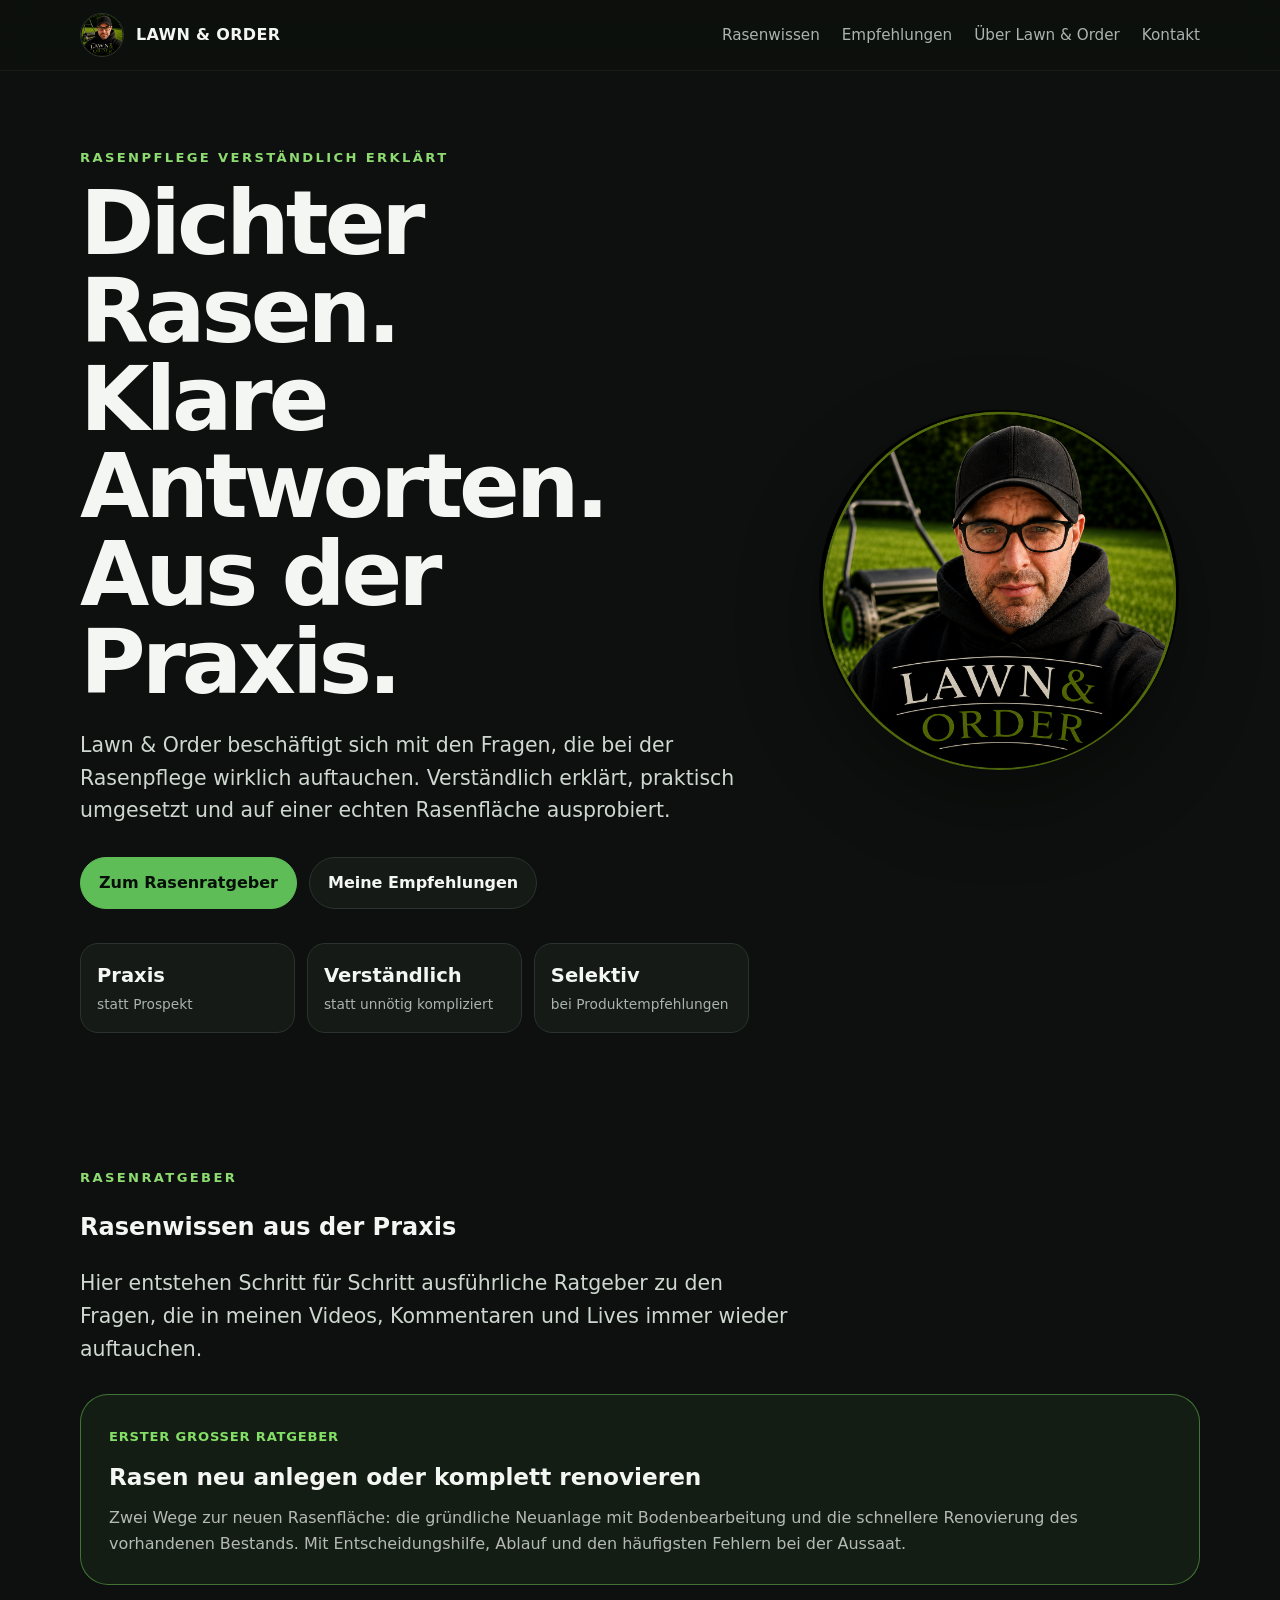
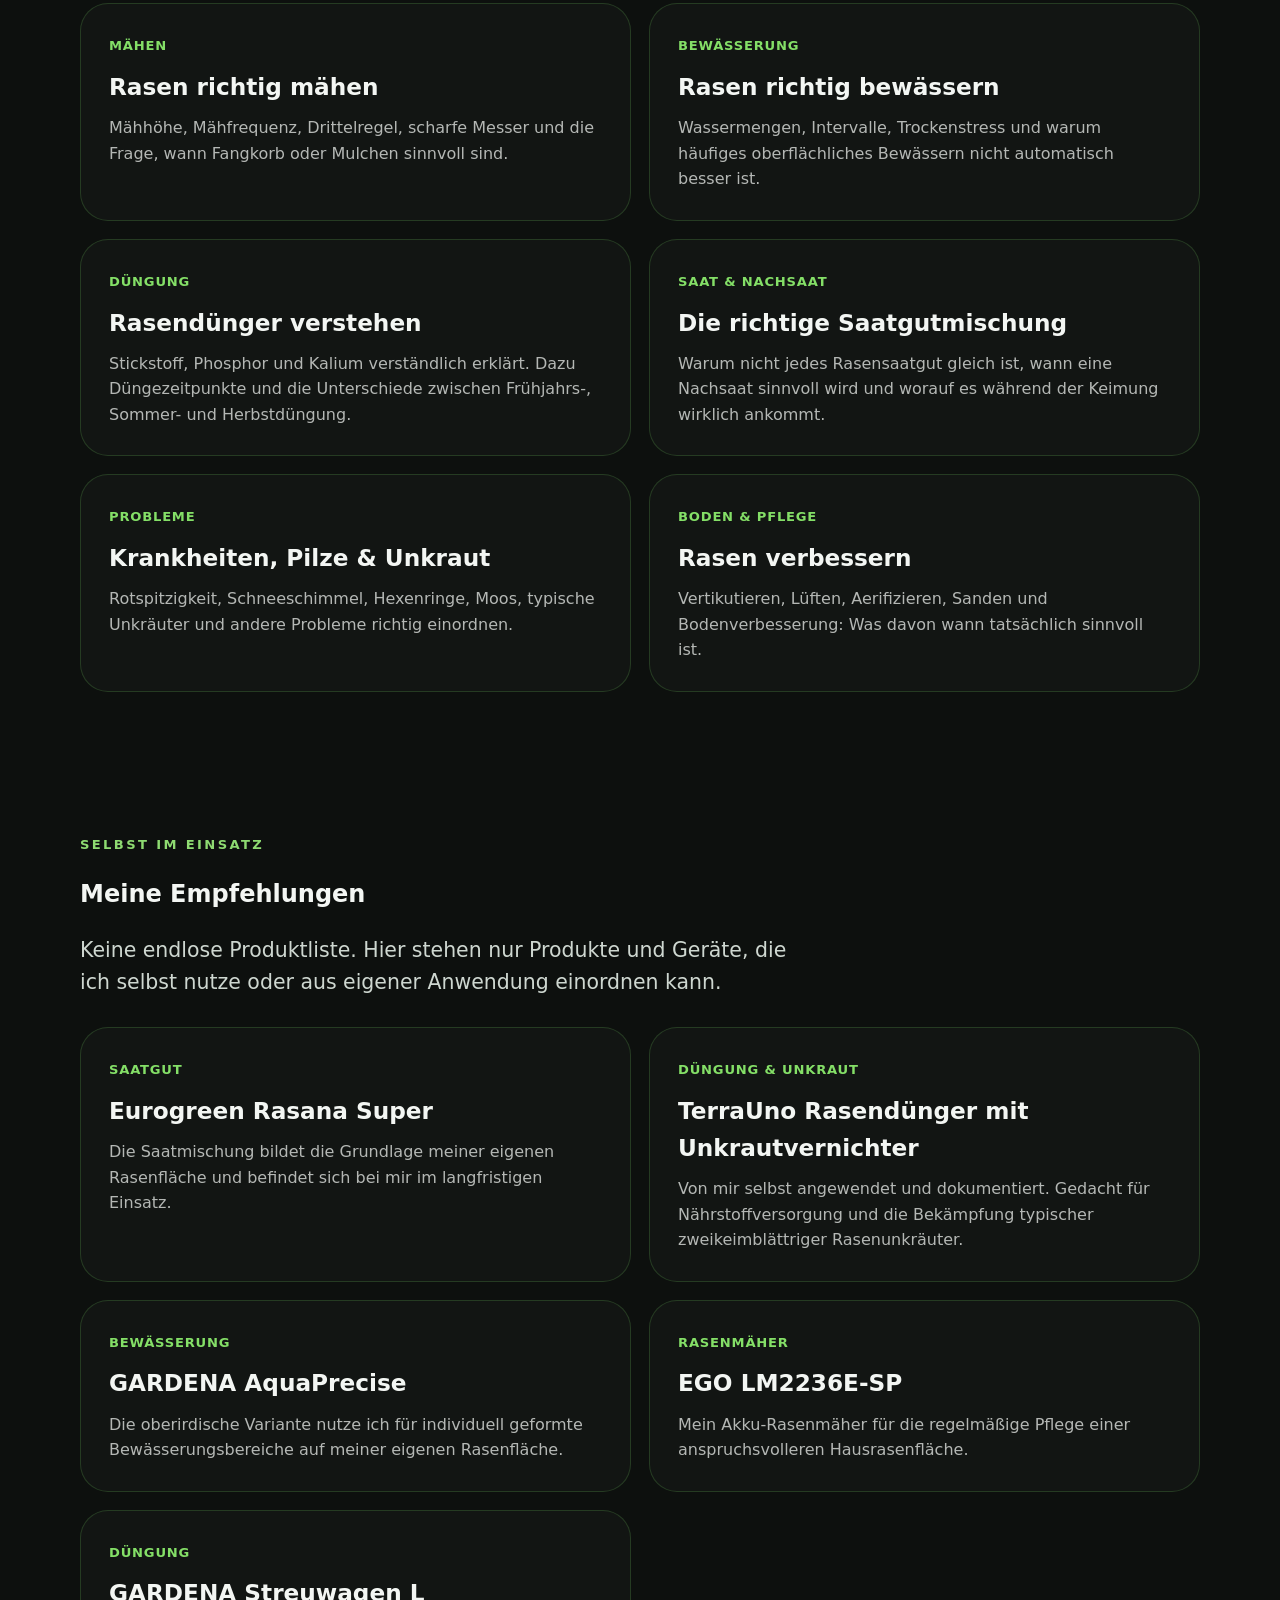
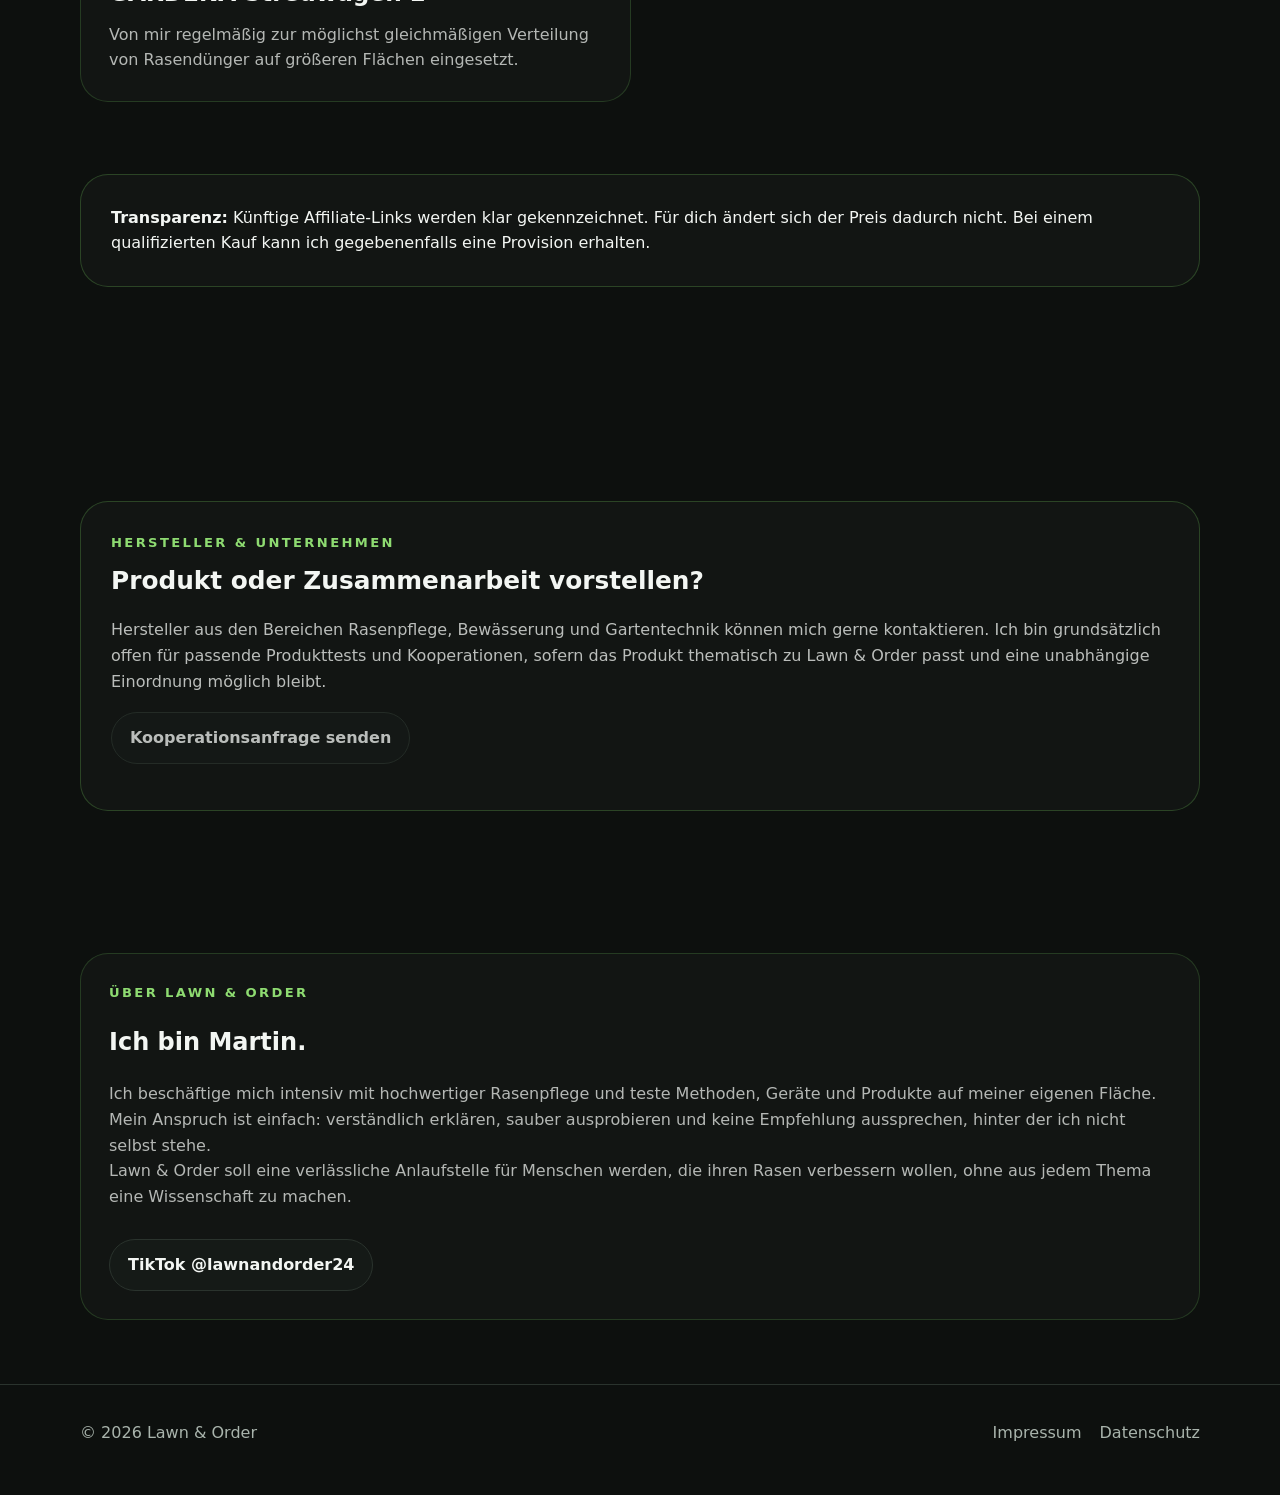
==== index.html @ 05258500 "Update index.html" ====
<!doctype html>
<html lang="de">
<head>
  <meta charset="utf-8">
  <meta name="viewport" content="width=device-width, initial-scale=1">

  <title>Lawn & Order | Rasenpflege verständlich erklärt</title>

  <meta name="description"
        content="Lawn & Order: verständliche Rasenpflege aus der Praxis. Wissen zu Neuanlage, Mähen, Bewässerung, Düngung, Saatgut und typischen Rasenproblemen.">

  <link rel="stylesheet" href="assets/style.css">

  <style>
    .guide-grid {
      display: grid;
      gap: 18px;
      margin-top: 28px;
    }

    .guide-card {
      display: block;
      padding: 28px;
      border: 1px solid rgba(140, 255, 110, .16);
      border-radius: 28px;
      background: rgba(255,255,255,.025);
      color: inherit;
      text-decoration: none;
    }

    .guide-card.primary-guide {
      border-color: rgba(140,255,110,.38);
      background: rgba(140,255,110,.055);
    }

    .guide-card h3 {
      margin: 10px 0 10px;
      font-size: 1.45rem;
    }

    .guide-card p {
      margin: 0;
      opacity: .72;
      line-height: 1.6;
    }

    .guide-label {
      display: inline-block;
      color: #84df67;
      font-weight: 800;
      letter-spacing: .06em;
      text-transform: uppercase;
      font-size: .82rem;
    }

    .contact-strip {
      margin-top: 72px;
      padding: 30px;
      border: 1px solid rgba(140,255,110,.2);
      border-radius: 28px;
      background: rgba(255,255,255,.025);
    }

    .contact-strip h3 {
      margin: 8px 0 12px;
      font-size: 1.55rem;
    }

    .contact-strip p {
      line-height: 1.65;
      opacity: .75;
    }

    .section-space {
      padding-top: 78px;
    }

    @media (min-width: 760px) {
      .guide-grid {
        grid-template-columns: repeat(2, 1fr);
      }

      .guide-card.primary-guide {
        grid-column: 1 / -1;
      }
    }
  </style>
</head>

<body>

<header>
  <div class="wrap nav">

    <a class="brand" href="#top">
      <img src="assets/lawn-order-profile.png" alt="Lawn & Order">
      <span>LAWN & ORDER</span>
    </a>

    <button class="menu-btn" aria-label="Menü öffnen">
      Menü
    </button>

    <nav>
      <a href="#wissen">Rasenwissen</a>
      <a href="#empfehlungen">Empfehlungen</a>
      <a href="#ueber">Über Lawn & Order</a>
      <a href="#kontakt">Kontakt</a>
    </nav>

  </div>
</header>


<main id="top">

  <!-- HERO -->
  <section class="hero">
    <div class="wrap hero-grid">

      <div>
        <div class="kicker">RASENPFLEGE VERSTÄNDLICH ERKLÄRT</div>

        <h1>
          Dichter Rasen.<br>
          Klare Antworten.<br>
          Aus der Praxis.
        </h1>

        <p class="lead">
          Lawn & Order beschäftigt sich mit den Fragen, die bei der
          Rasenpflege wirklich auftauchen. Verständlich erklärt,
          praktisch umgesetzt und auf einer echten Rasenfläche ausprobiert.
        </p>

        <div class="actions">
          <a class="btn primary" href="#wissen">Zum Rasenratgeber</a>
          <a class="btn" href="#empfehlungen">Meine Empfehlungen</a>
        </div>

        <div class="stats">

          <div class="stat">
            <strong>Praxis</strong>
            <span>statt Prospekt</span>
          </div>

          <div class="stat">
            <strong>Verständlich</strong>
            <span>statt unnötig kompliziert</span>
          </div>

          <div class="stat">
            <strong>Selektiv</strong>
            <span>bei Produktempfehlungen</span>
          </div>

        </div>
      </div>

      <div class="hero-logo">
        <img src="assets/lawn-order-profile.png"
             alt="Martin von Lawn & Order">
      </div>

    </div>
  </section>


  <!-- RATGEBER -->
  <section id="wissen" class="section-space">
    <div class="wrap">

      <div class="kicker">RASENRATGEBER</div>
      <h2>Rasenwissen aus der Praxis</h2>

      <p class="lead">
        Hier entstehen Schritt für Schritt ausführliche Ratgeber zu den
        Fragen, die in meinen Videos, Kommentaren und Lives immer wieder
        auftauchen.
      </p>


      <div class="guide-grid">

        <a class="guide-card primary-guide"
           href="rasen-neu-anlegen.html">

          <span class="guide-label">Erster großer Ratgeber</span>

          <h3>Rasen neu anlegen oder komplett renovieren</h3>

          <p>
            Zwei Wege zur neuen Rasenfläche: die gründliche Neuanlage
            mit Bodenbearbeitung und die schnellere Renovierung des
            vorhandenen Bestands. Mit Entscheidungshilfe, Ablauf und
            den häufigsten Fehlern bei der Aussaat.
          </p>

        </a>


        <a class="guide-card"
           href="rasen-richtig-maehen.html">

          <span class="guide-label">Mähen</span>

          <h3>Rasen richtig mähen</h3>

          <p>
            Mähhöhe, Mähfrequenz, Drittelregel, scharfe Messer und die
            Frage, wann Fangkorb oder Mulchen sinnvoll sind.
          </p>

        </a>


        <div class="guide-card">
          <span class="guide-label">Bewässerung</span>

          <h3>Rasen richtig bewässern</h3>

          <p>
            Wassermengen, Intervalle, Trockenstress und warum häufiges
            oberflächliches Bewässern nicht automatisch besser ist.
          </p>
        </div>


        <div class="guide-card">
          <span class="guide-label">Düngung</span>

          <h3>Rasendünger verstehen</h3>

          <p>
            Stickstoff, Phosphor und Kalium verständlich erklärt.
            Dazu Düngezeitpunkte und die Unterschiede zwischen Frühjahrs-,
            Sommer- und Herbstdüngung.
          </p>
        </div>


        <div class="guide-card">
          <span class="guide-label">Saat & Nachsaat</span>

          <h3>Die richtige Saatgutmischung</h3>

          <p>
            Warum nicht jedes Rasensaatgut gleich ist, wann eine
            Nachsaat sinnvoll wird und worauf es während der Keimung
            wirklich ankommt.
          </p>
        </div>


        <div class="guide-card">
          <span class="guide-label">Probleme</span>

          <h3>Krankheiten, Pilze & Unkraut</h3>

          <p>
            Rotspitzigkeit, Schneeschimmel, Hexenringe, Moos,
            typische Unkräuter und andere Probleme richtig einordnen.
          </p>
        </div>


        <div class="guide-card">
          <span class="guide-label">Boden & Pflege</span>

          <h3>Rasen verbessern</h3>

          <p>
            Vertikutieren, Lüften, Aerifizieren, Sanden und
            Bodenverbesserung: Was davon wann tatsächlich sinnvoll ist.
          </p>
        </div>

      </div>
    </div>
  </section>


  <!-- EMPFEHLUNGEN -->
  <section id="empfehlungen" class="section-space">
    <div class="wrap">

      <div class="kicker">SELBST IM EINSATZ</div>
      <h2>Meine Empfehlungen</h2>

      <p class="lead">
        Keine endlose Produktliste. Hier stehen nur Produkte und Geräte,
        die ich selbst nutze oder aus eigener Anwendung einordnen kann.
      </p>


      <div class="guide-grid">

        <div class="guide-card">
          <span class="guide-label">Saatgut</span>

          <h3>Eurogreen Rasana Super</h3>

          <p>
            Die Saatmischung bildet die Grundlage meiner eigenen
            Rasenfläche und befindet sich bei mir im langfristigen Einsatz.
          </p>
        </div>


        <div class="guide-card">
          <span class="guide-label">Düngung & Unkraut</span>

          <h3>TerraUno Rasendünger mit Unkrautvernichter</h3>

          <p>
            Von mir selbst angewendet und dokumentiert. Gedacht für
            Nährstoffversorgung und die Bekämpfung typischer
            zweikeimblättriger Rasenunkräuter.
          </p>
        </div>


        <div class="guide-card">
          <span class="guide-label">Bewässerung</span>

          <h3>GARDENA AquaPrecise</h3>

          <p>
            Die oberirdische Variante nutze ich für individuell geformte
            Bewässerungsbereiche auf meiner eigenen Rasenfläche.
          </p>
        </div>


        <div class="guide-card">
          <span class="guide-label">Rasenmäher</span>

          <h3>EGO LM2236E-SP</h3>

          <p>
            Mein Akku-Rasenmäher für die regelmäßige Pflege einer
            anspruchsvolleren Hausrasenfläche.
          </p>
        </div>


        <div class="guide-card">
          <span class="guide-label">Düngung</span>

          <h3>GARDENA Streuwagen L</h3>

          <p>
            Von mir regelmäßig zur möglichst gleichmäßigen Verteilung
            von Rasendünger auf größeren Flächen eingesetzt.
          </p>
        </div>

      </div>


      <div class="contact-strip">
        <strong>Transparenz:</strong>
        Künftige Affiliate-Links werden klar gekennzeichnet.
        Für dich ändert sich der Preis dadurch nicht.
        Bei einem qualifizierten Kauf kann ich gegebenenfalls
        eine Provision erhalten.
      </div>

    </div>
  </section>


  <!-- HERSTELLERKONTAKT -->
  <section id="kontakt" class="section-space">
    <div class="wrap">

      <div class="contact-strip">

        <div class="kicker">HERSTELLER & UNTERNEHMEN</div>

        <h3>Produkt oder Zusammenarbeit vorstellen?</h3>

        <p>
          Hersteller aus den Bereichen Rasenpflege, Bewässerung und
          Gartentechnik können mich gerne kontaktieren. Ich bin
          grundsätzlich offen für passende Produkttests und Kooperationen,
          sofern das Produkt thematisch zu Lawn & Order passt und eine
          unabhängige Einordnung möglich bleibt.
        </p>

        <p>
          <a class="btn"
             href="mailto:passonmartin@gmx.de?subject=Kooperationsanfrage%20Lawn%20%26%20Order">
            Kooperationsanfrage senden
          </a>
        </p>

      </div>

    </div>
  </section>


  <!-- ÜBER MICH -->
  <section id="ueber" class="section-space">
    <div class="wrap">

      <div class="guide-card">

        <div class="kicker">ÜBER LAWN & ORDER</div>

        <h2>Ich bin Martin.</h2>

        <p>
          Ich beschäftige mich intensiv mit hochwertiger Rasenpflege
          und teste Methoden, Geräte und Produkte auf meiner eigenen
          Fläche.
        </p>

        <p>
          Mein Anspruch ist einfach: verständlich erklären,
          sauber ausprobieren und keine Empfehlung aussprechen,
          hinter der ich nicht selbst stehe.
        </p>

        <p>
          Lawn & Order soll eine verlässliche Anlaufstelle für Menschen
          werden, die ihren Rasen verbessern wollen, ohne aus jedem
          Thema eine Wissenschaft zu machen.
        </p>


        <div class="actions">

          <a class="btn"
             href="https://www.tiktok.com/@lawnandorder24"
             target="_blank"
             rel="noopener">
            TikTok @lawnandorder24
          </a>

        </div>

      </div>

    </div>
  </section>

</main>


<footer>
  <div class="wrap footer-grid">

    <div>
      © <span id="year"></span> Lawn & Order
    </div>

    <div class="footer-links">
      <a href="impressum.html">Impressum</a>
      <a href="datenschutz.html">Datenschutz</a>
    </div>

  </div>
</footer>


<script src="assets/site.js"></script>

<!-- Cloudflare Web Analytics -->
<script type="module"
        src="https://static.cloudflareinsights.com/beacon.min.js"
        data-cf-beacon='{"token":"a2f7cc6054b54eefbcc6976ba16e450b"}'>
</script>
<!-- End Cloudflare Web Analytics -->

</body>
</html>
---- assets/style.css ----
:root{
  --bg:#0d100e;
  --surface:#151a17;
  --surface-2:#1b221e;
  --text:#f3f6f3;
  --muted:#a9b4ac;
  --green:#5fbd58;
  --green-2:#8edb71;
  --line:#2a332d;
  --max:1120px;
}
*{box-sizing:border-box}
html{scroll-behavior:smooth}
body{
  margin:0;
  font-family:Inter,ui-sans-serif,system-ui,-apple-system,BlinkMacSystemFont,"Segoe UI",sans-serif;
  background:var(--bg);
  color:var(--text);
  line-height:1.6;
}
a{color:inherit}
.wrap{width:min(var(--max),calc(100% - 36px));margin:0 auto}
header{
  position:sticky;top:0;z-index:20;
  backdrop-filter:blur(14px);
  background:rgba(13,16,14,.88);
  border-bottom:1px solid rgba(255,255,255,.06);
}
.nav{display:flex;align-items:center;justify-content:space-between;min-height:70px;gap:18px}
.brand{display:flex;align-items:center;gap:12px;text-decoration:none;font-weight:800;letter-spacing:.02em}
.brand img{width:44px;height:44px;border-radius:50%;object-fit:cover;border:1px solid var(--line)}
nav{display:flex;gap:22px;align-items:center}
nav a{text-decoration:none;color:var(--muted);font-size:.95rem}
nav a:hover{color:var(--text)}
.menu-btn{display:none;background:none;border:1px solid var(--line);color:var(--text);padding:8px 11px;border-radius:10px}

.hero{padding:76px 0 56px}
.hero-grid{display:grid;grid-template-columns:1.25fr .75fr;gap:50px;align-items:center}
.kicker{font-size:.82rem;text-transform:uppercase;letter-spacing:.18em;color:var(--green-2);font-weight:800}
h1{font-size:clamp(2.7rem,7vw,5.7rem);line-height:.98;margin:12px 0 22px;letter-spacing:-.045em}
.lead{font-size:clamp(1.05rem,2vw,1.28rem);color:#ced7d0;max-width:720px}
.actions{display:flex;flex-wrap:wrap;gap:12px;margin-top:30px}
.btn{
  display:inline-flex;align-items:center;justify-content:center;
  border-radius:999px;padding:12px 18px;font-weight:750;text-decoration:none;
  border:1px solid var(--line);background:var(--surface);transition:.2s ease;
}
.btn:hover{transform:translateY(-1px);border-color:#465248}
.btn.primary{background:var(--green);color:#071008;border-color:var(--green)}
.hero-logo{display:flex;justify-content:center}
.hero-logo img{
  width:min(360px,90vw);aspect-ratio:1;border-radius:50%;object-fit:cover;
  box-shadow:0 30px 80px rgba(0,0,0,.35);
}
.stats{
  display:grid;grid-template-columns:repeat(3,1fr);gap:12px;margin-top:34px;max-width:720px
}
.stat{padding:16px;border:1px solid var(--line);background:var(--surface);border-radius:18px}
.stat strong{display:block;font-size:1.22rem}
.stat span{font-size:.86rem;color:var(--muted)}

section{padding:64px 0}
.section-head{display:flex;justify-content:space-between;gap:30px;align-items:end;margin-bottom:28px}
.section-head h2{font-size:clamp(2rem,4vw,3.2rem);margin:0;letter-spacing:-.03em}
.section-head p{max-width:650px;color:var(--muted);margin:0}

.grid{display:grid;grid-template-columns:repeat(3,1fr);gap:18px}
.card{
  background:linear-gradient(180deg,var(--surface-2),var(--surface));
  border:1px solid var(--line);border-radius:22px;padding:24px;
}
.product .tag{
  display:inline-flex;padding:5px 10px;border-radius:999px;background:rgba(95,189,88,.12);
  color:var(--green-2);font-size:.78rem;font-weight:800;letter-spacing:.03em
}
.product h3{font-size:1.24rem;margin:14px 0 8px}
.product p{color:var(--muted);min-height:76px}
.product .meta{font-size:.86rem;color:#c6d0c8;border-top:1px solid var(--line);padding-top:14px;margin-top:18px}
.product .btn{width:100%;margin-top:14px}
.product .btn.disabled{opacity:.55;cursor:not-allowed;pointer-events:none}

.knowledge{display:grid;grid-template-columns:repeat(4,1fr);gap:14px}
.topic{padding:22px;border:1px solid var(--line);border-radius:18px;background:var(--surface)}
.topic b{display:block;margin-bottom:6px}
.topic span{color:var(--muted);font-size:.9rem}

.split{display:grid;grid-template-columns:1fr 1fr;gap:26px}
.copy-box{padding:30px;border:1px solid var(--line);border-radius:24px;background:var(--surface)}
.copy-box h3{margin-top:0;font-size:1.5rem}
.copy-box p{color:#c7d0c9}
.checks{display:grid;gap:10px;margin-top:18px}
.check{display:flex;gap:10px;color:#dbe2dc}
.check i{font-style:normal;color:var(--green-2);font-weight:900}

.socials{display:flex;gap:12px;flex-wrap:wrap;margin-top:18px}
.social-link{
  display:inline-flex;gap:8px;align-items:center;text-decoration:none;
  border:1px solid var(--line);border-radius:999px;padding:9px 14px;color:#dfe5e0
}
.social-link small{color:var(--muted)}

.note{
  margin-top:22px;padding:15px 17px;border-radius:14px;
  border:1px solid #3b493f;background:#121813;color:#cdd7cf;font-size:.9rem
}
footer{padding:35px 0 50px;border-top:1px solid var(--line);color:var(--muted)}
.footer-grid{display:flex;justify-content:space-between;gap:20px;flex-wrap:wrap}
.footer-links{display:flex;gap:18px;flex-wrap:wrap}
.footer-links a{text-decoration:none}

.legal{padding:70px 0}
.legal h1{font-size:3rem}
.legal h2{margin-top:34px}
.legal p,.legal li{color:#c7d0c9}
.placeholder{border:1px dashed #69766c;padding:16px;border-radius:12px;background:#111512}

@media(max-width:860px){
  nav{display:none;position:absolute;left:18px;right:18px;top:68px;flex-direction:column;align-items:stretch;background:#111512;padding:18px;border:1px solid var(--line);border-radius:18px}
  nav.open{display:flex}
  .menu-btn{display:block}
  .hero-grid,.split{grid-template-columns:1fr}
  .hero-logo{order:-1}
  .hero-logo img{width:230px}
  .grid{grid-template-columns:1fr 1fr}
  .knowledge{grid-template-columns:1fr 1fr}
}
@media(max-width:580px){
  .grid,.knowledge,.stats{grid-template-columns:1fr}
  .hero{padding-top:42px}
  .wrap{width:min(var(--max),calc(100% - 26px))}
  .section-head{display:block}
  .section-head p{margin-top:10px}
}
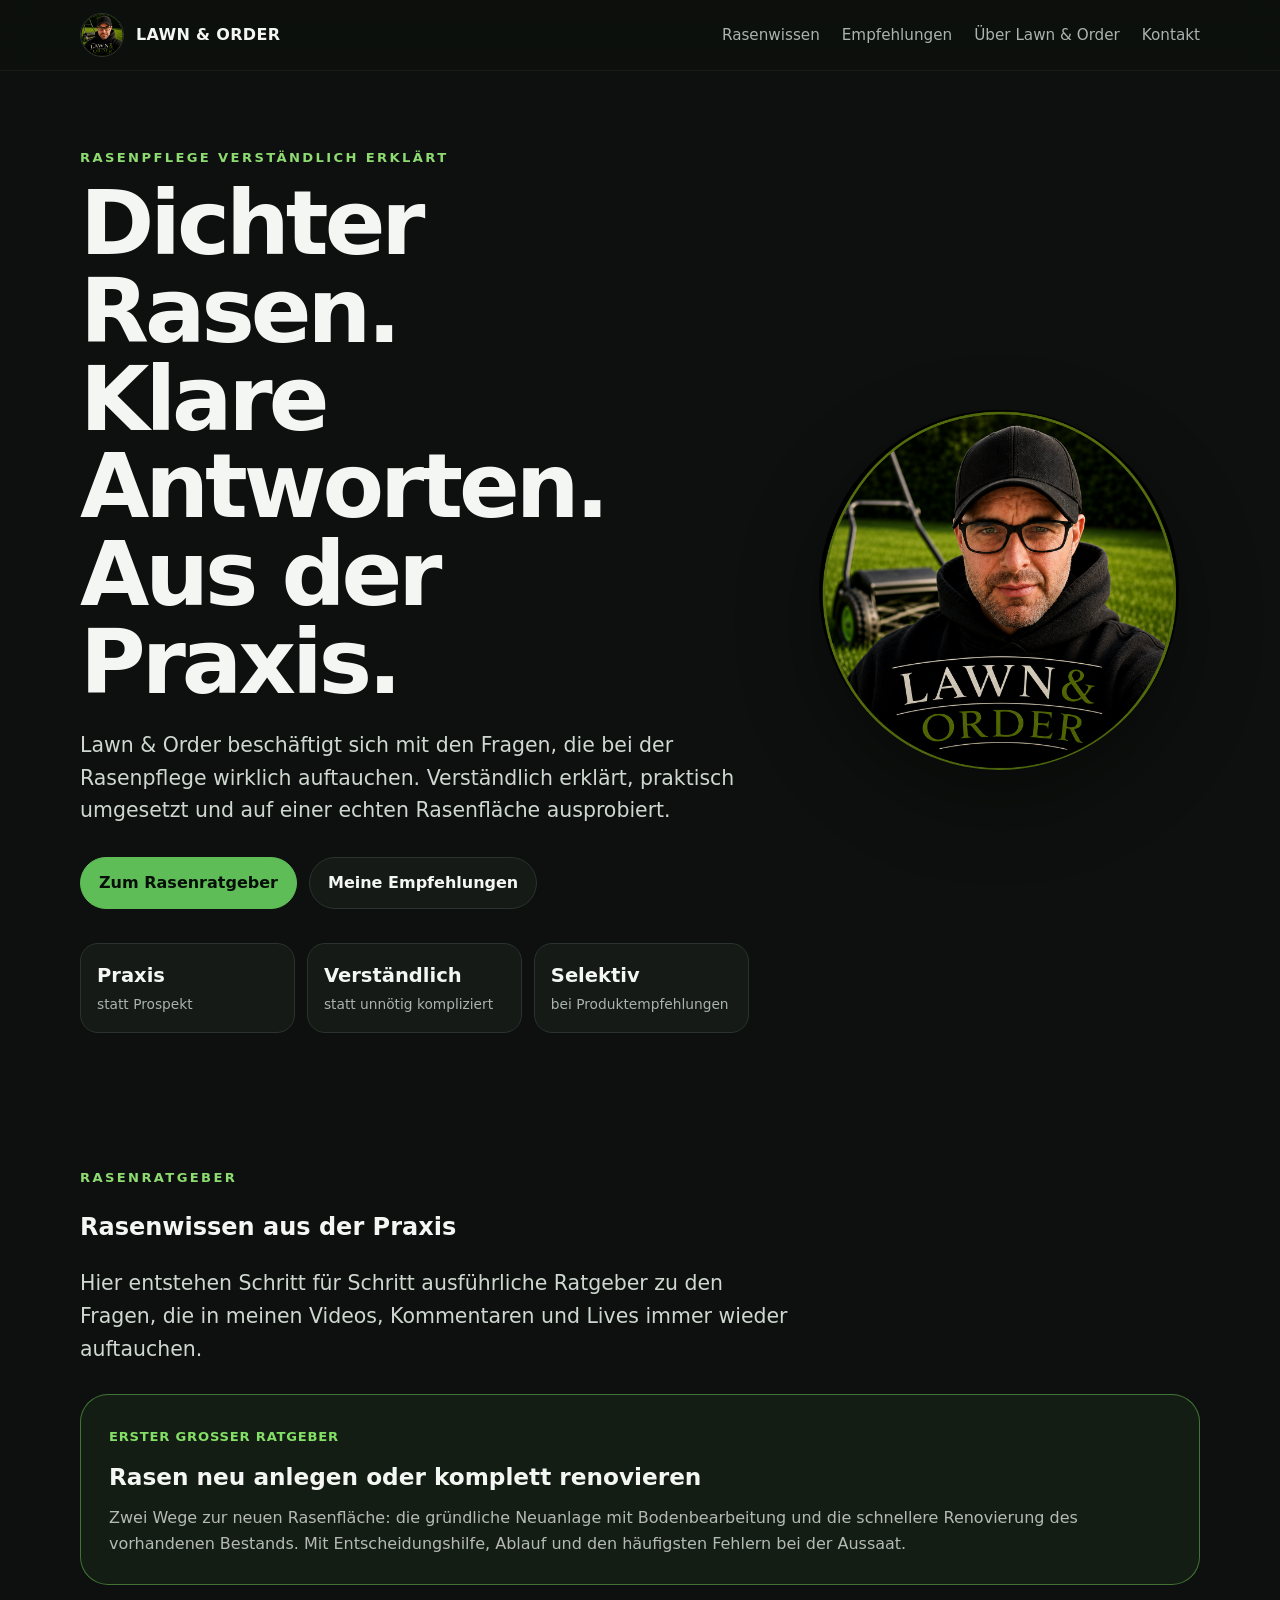
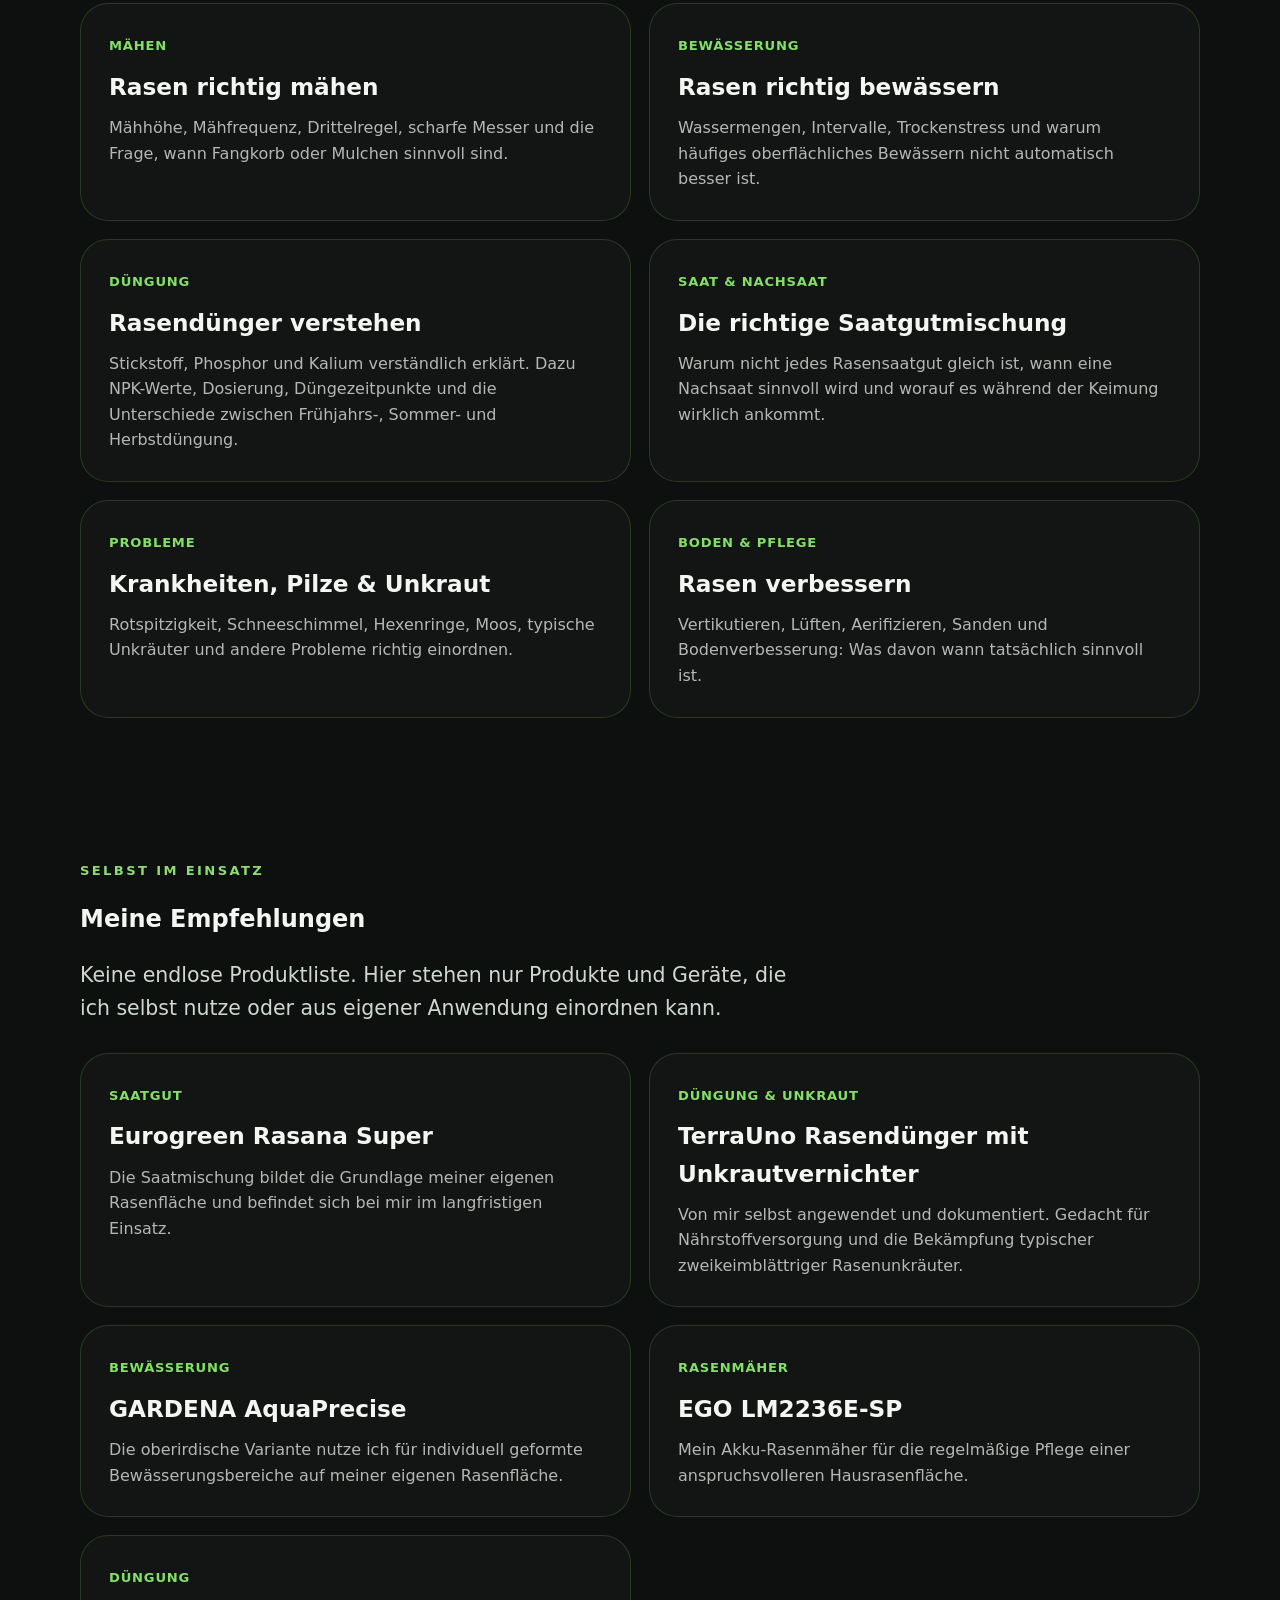
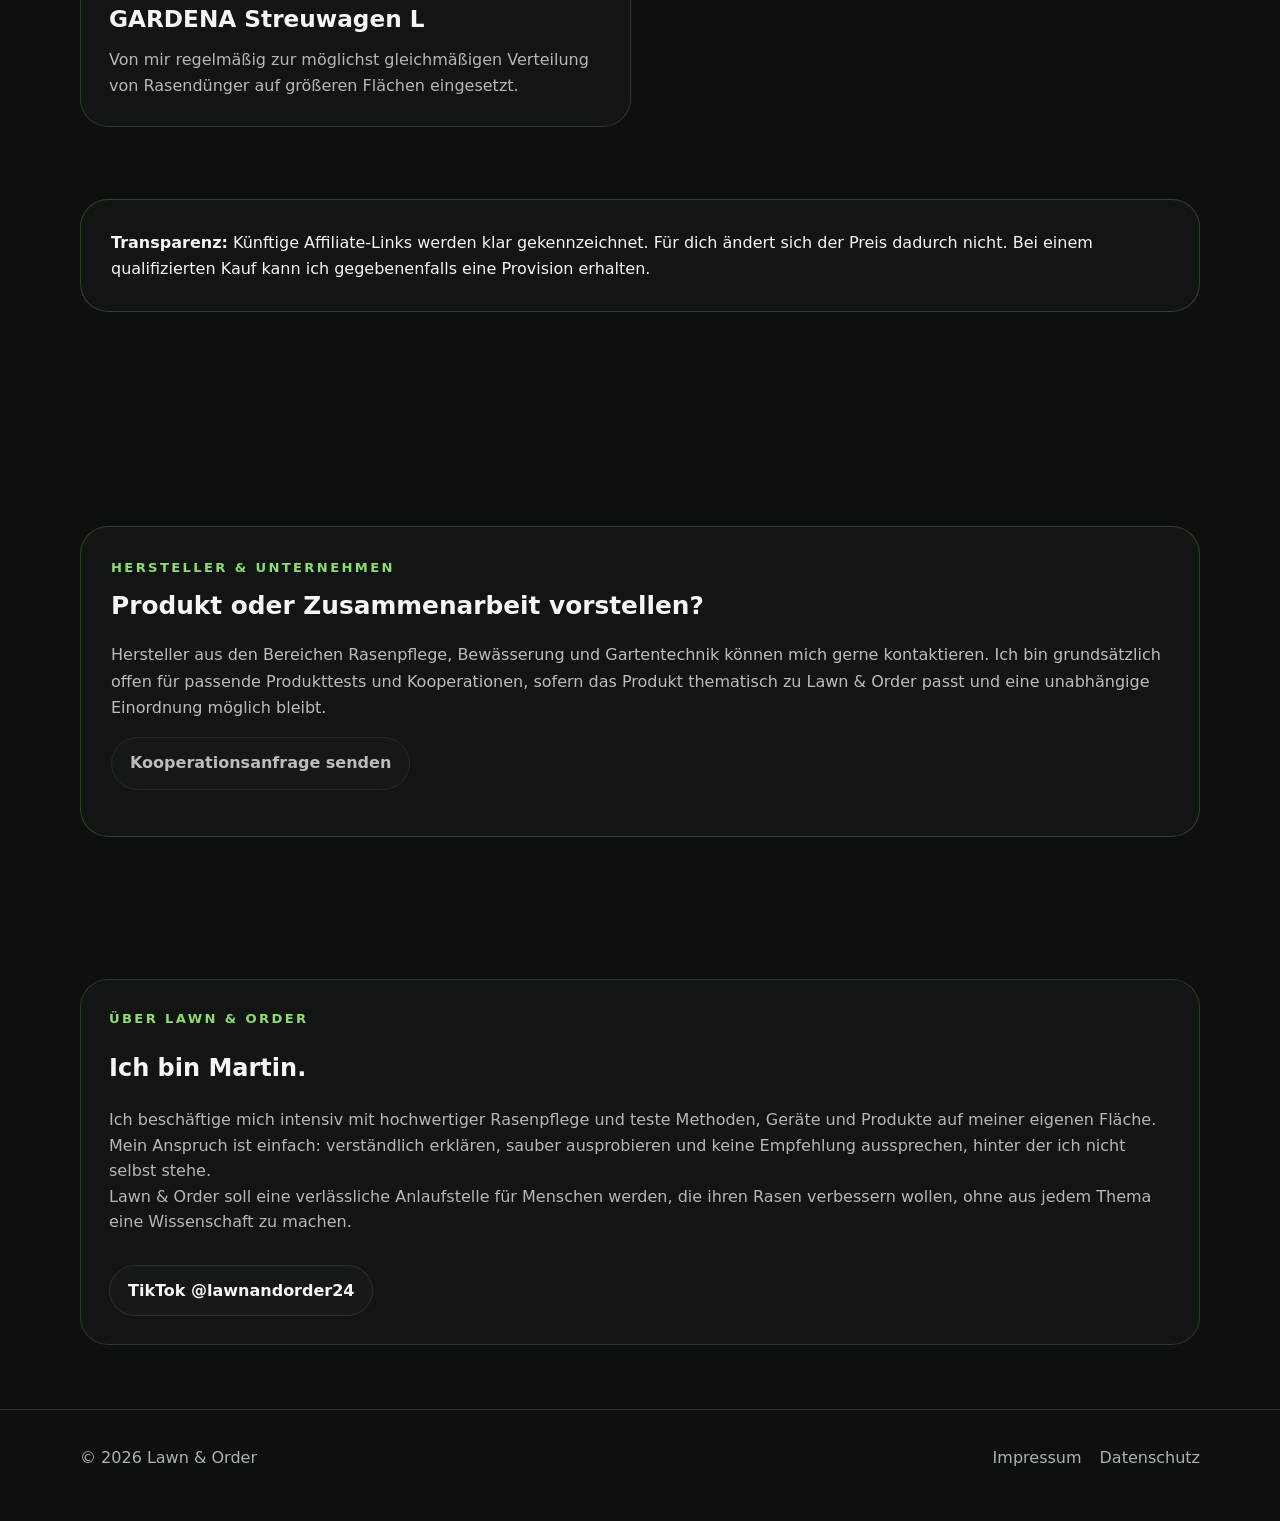
==== commit 8db25142: "Enhance guide card content for fertilization Updated text in the guide card for 'Rasendünger versteh" ====
--- a/index.html
+++ b/index.html
@@ -215,7 +215,9 @@
         </a>
 
 
-        <div class="guide-card">
+        <a class="guide-card"
+           href="rasen-richtig-bewaessern.html">
+
           <span class="guide-label">Bewässerung</span>
 
           <h3>Rasen richtig bewässern</h3>
@@ -224,20 +226,24 @@
             Wassermengen, Intervalle, Trockenstress und warum häufiges
             oberflächliches Bewässern nicht automatisch besser ist.
           </p>
-        </div>
-
-
-        <div class="guide-card">
+
+        </a>
+
+
+        <a class="guide-card"
+           href="rasenduenger-verstehen.html">
+
           <span class="guide-label">Düngung</span>
 
           <h3>Rasendünger verstehen</h3>
 
           <p>
             Stickstoff, Phosphor und Kalium verständlich erklärt.
-            Dazu Düngezeitpunkte und die Unterschiede zwischen Frühjahrs-,
-            Sommer- und Herbstdüngung.
-          </p>
-        </div>
+            Dazu NPK-Werte, Dosierung, Düngezeitpunkte und die Unterschiede
+            zwischen Frühjahrs-, Sommer- und Herbstdüngung.
+          </p>
+
+        </a>
 
 
         <div class="guide-card">
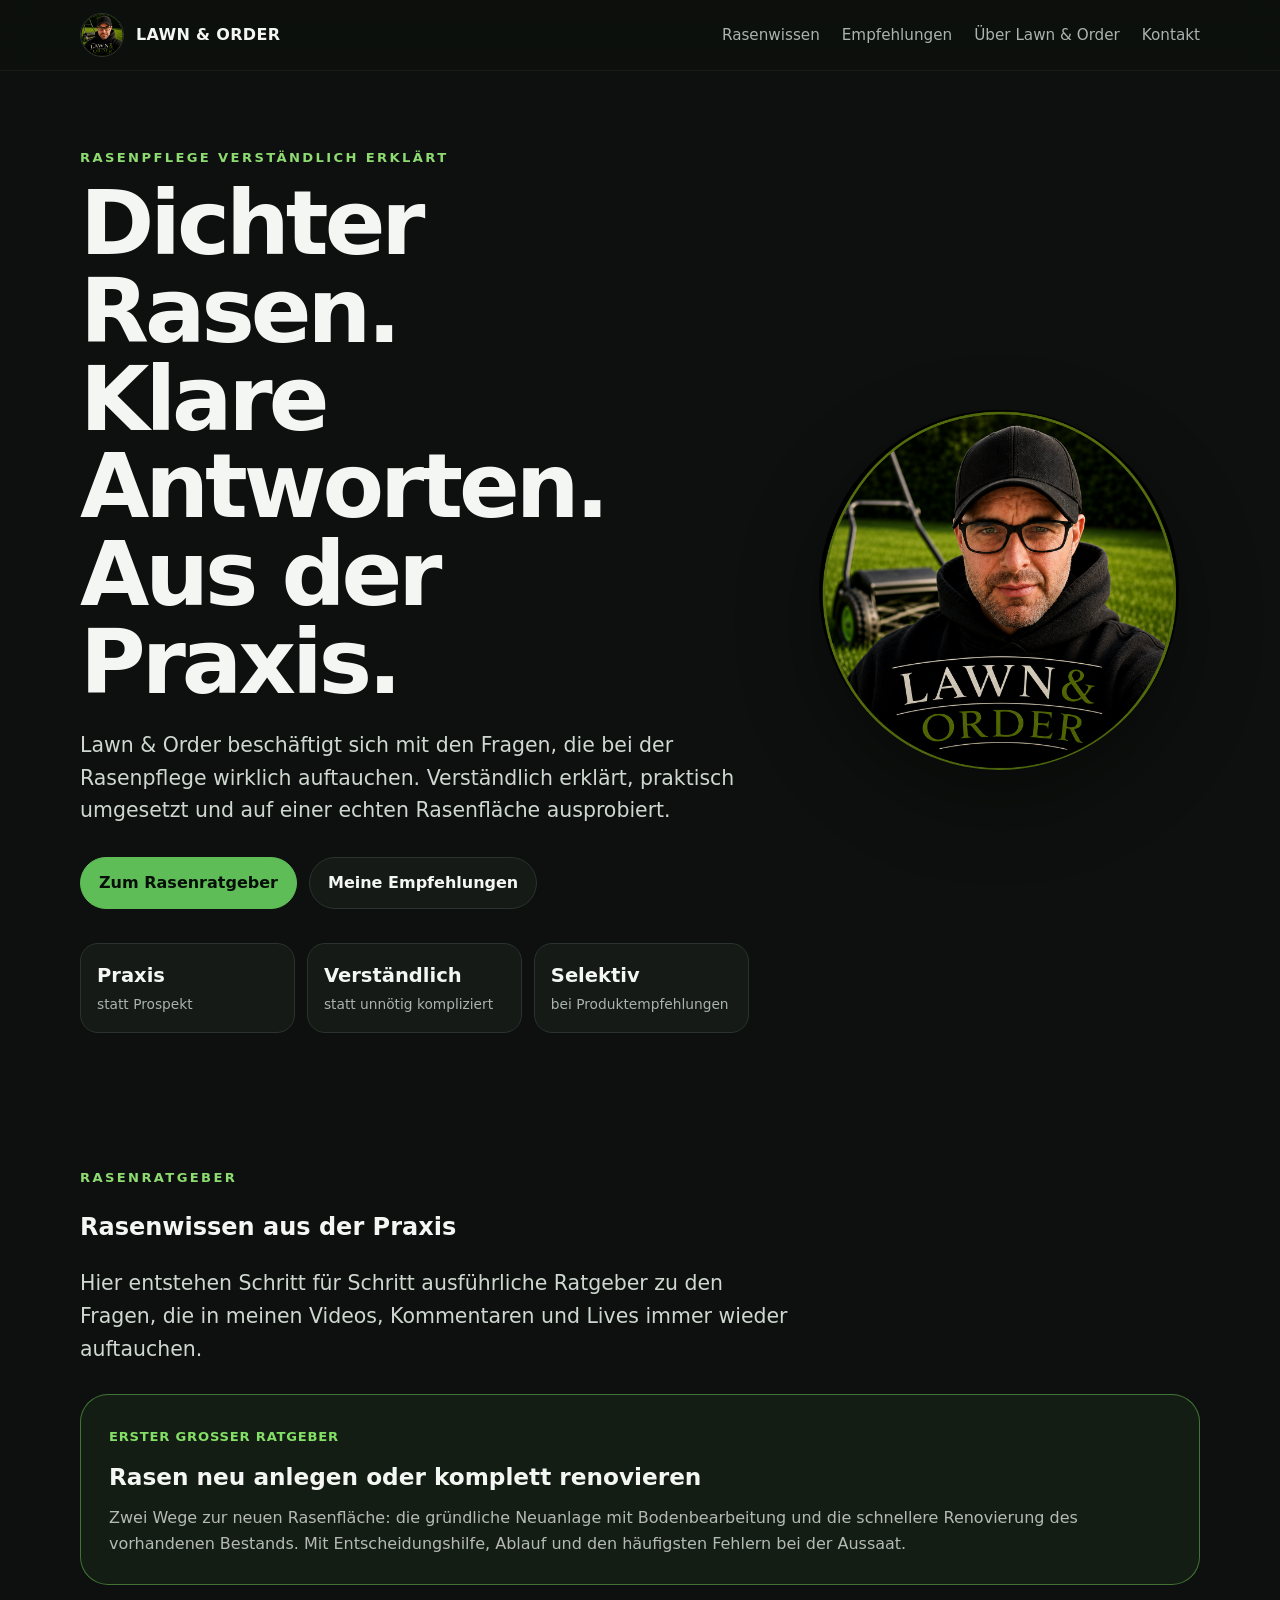
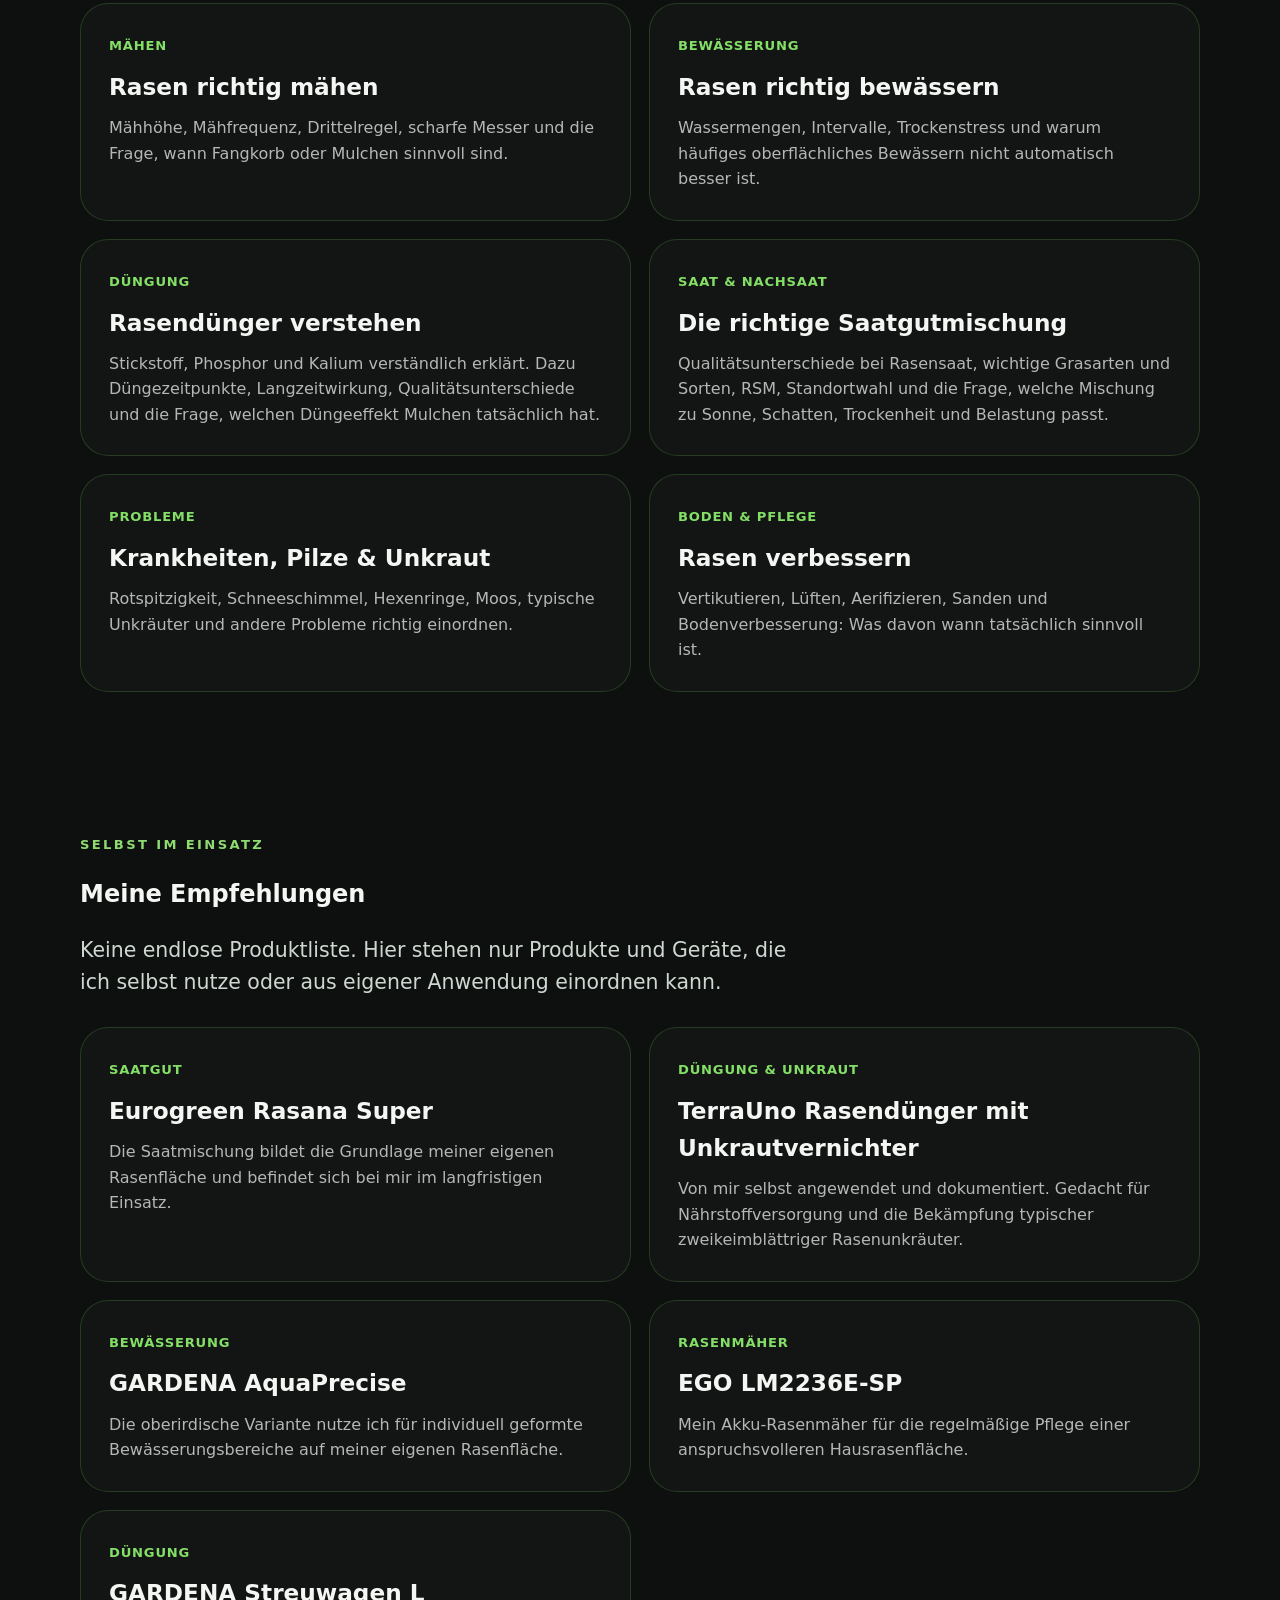
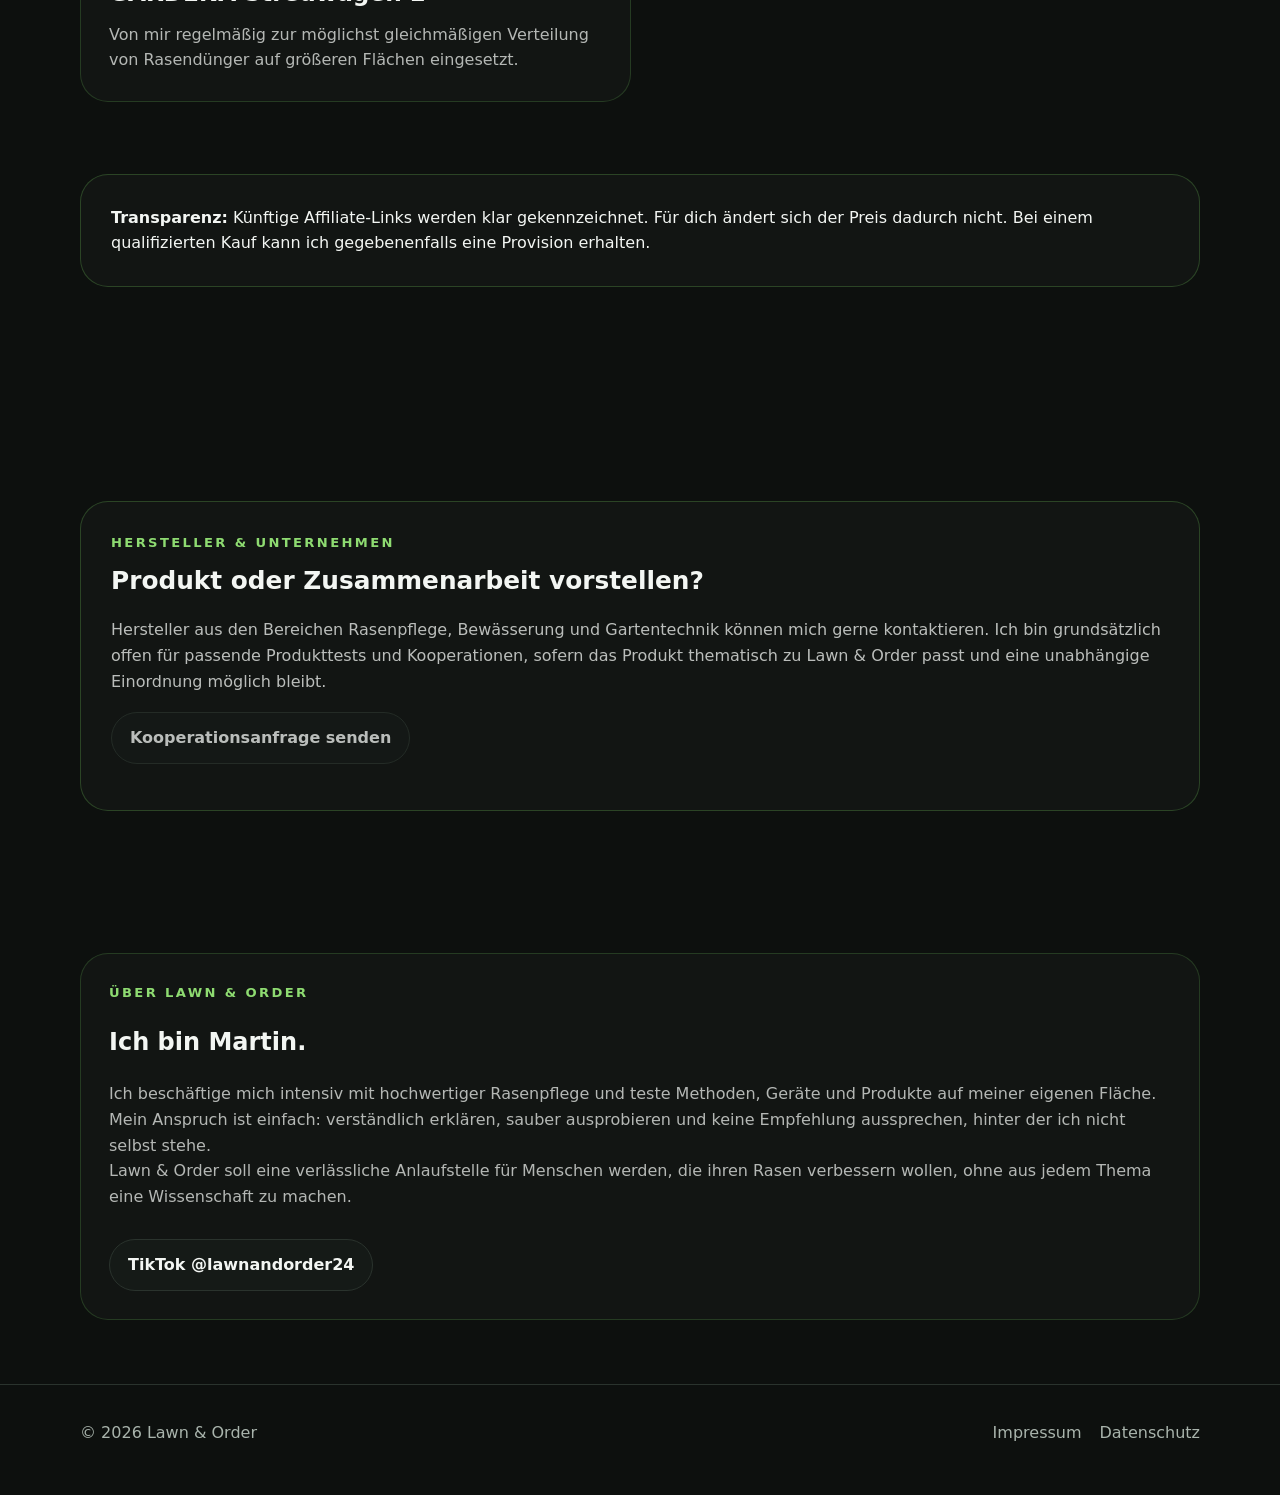
==== commit 442020b3: "Revise content in index.html for clarity Updated descriptions for fertilizer and seed mixture sectio" ====
--- a/index.html
+++ b/index.html
@@ -239,24 +239,27 @@
 
           <p>
             Stickstoff, Phosphor und Kalium verständlich erklärt.
-            Dazu NPK-Werte, Dosierung, Düngezeitpunkte und die Unterschiede
-            zwischen Frühjahrs-, Sommer- und Herbstdüngung.
+            Dazu Düngezeitpunkte, Langzeitwirkung, Qualitätsunterschiede
+            und die Frage, welchen Düngeeffekt Mulchen tatsächlich hat.
           </p>
 
         </a>
 
 
-        <div class="guide-card">
+        <a class="guide-card"
+           href="richtige-saatgutmischung.html">
+
           <span class="guide-label">Saat & Nachsaat</span>
 
           <h3>Die richtige Saatgutmischung</h3>
 
           <p>
-            Warum nicht jedes Rasensaatgut gleich ist, wann eine
-            Nachsaat sinnvoll wird und worauf es während der Keimung
-            wirklich ankommt.
-          </p>
-        </div>
+            Qualitätsunterschiede bei Rasensaat, wichtige Grasarten und
+            Sorten, RSM, Standortwahl und die Frage, welche Mischung zu
+            Sonne, Schatten, Trockenheit und Belastung passt.
+          </p>
+
+        </a>
 
 
         <div class="guide-card">
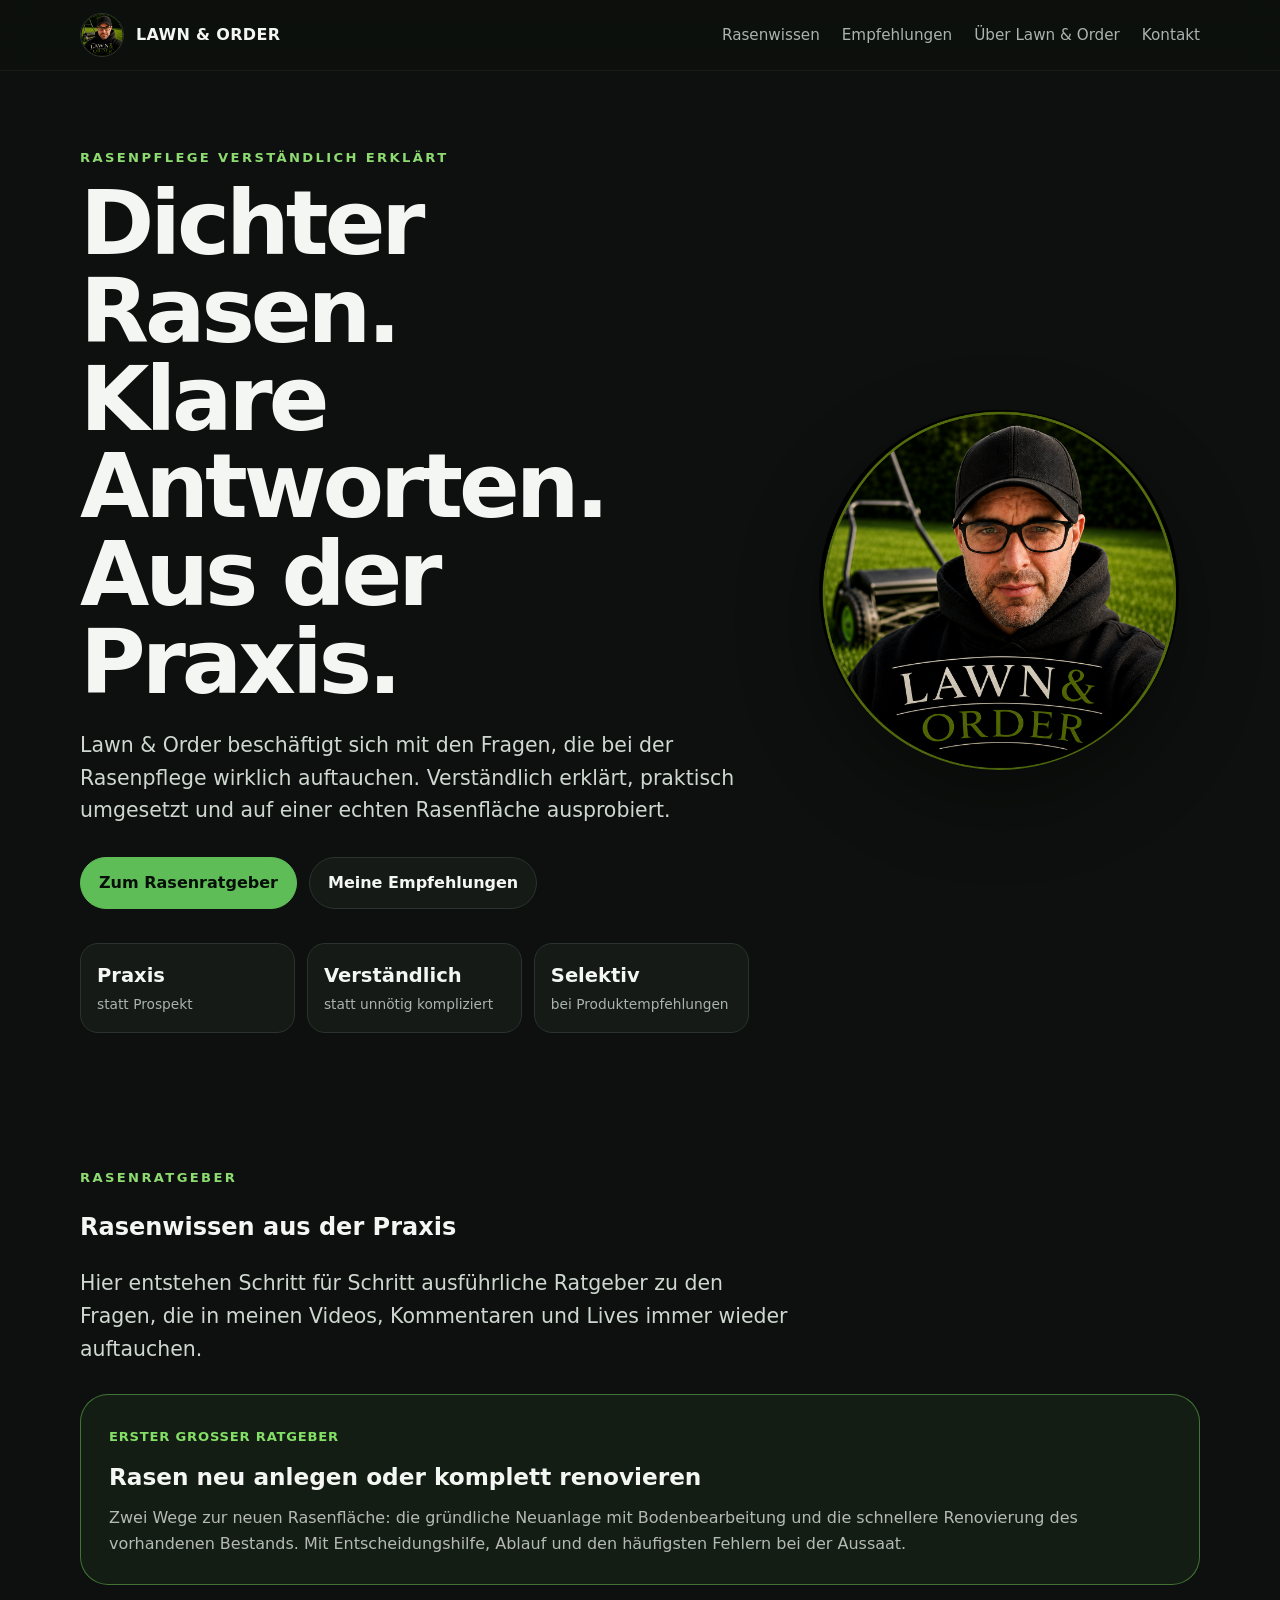
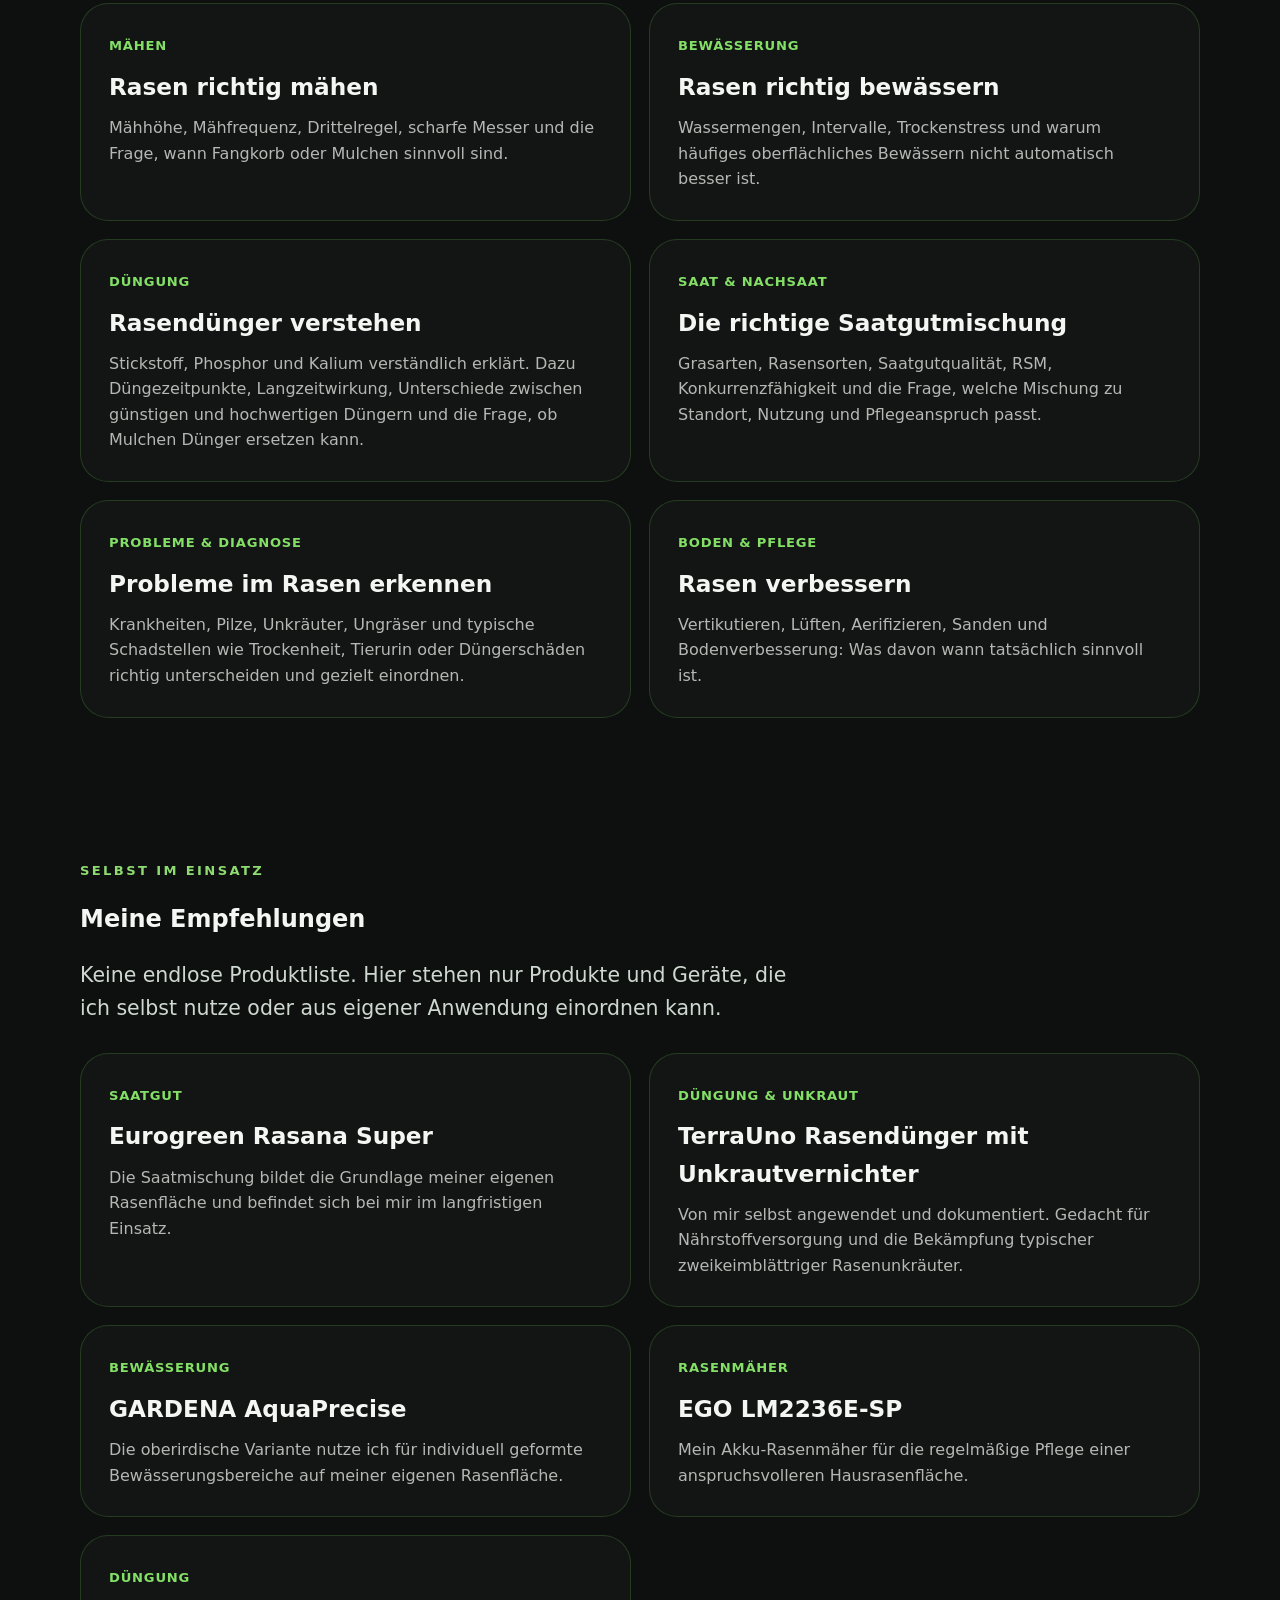
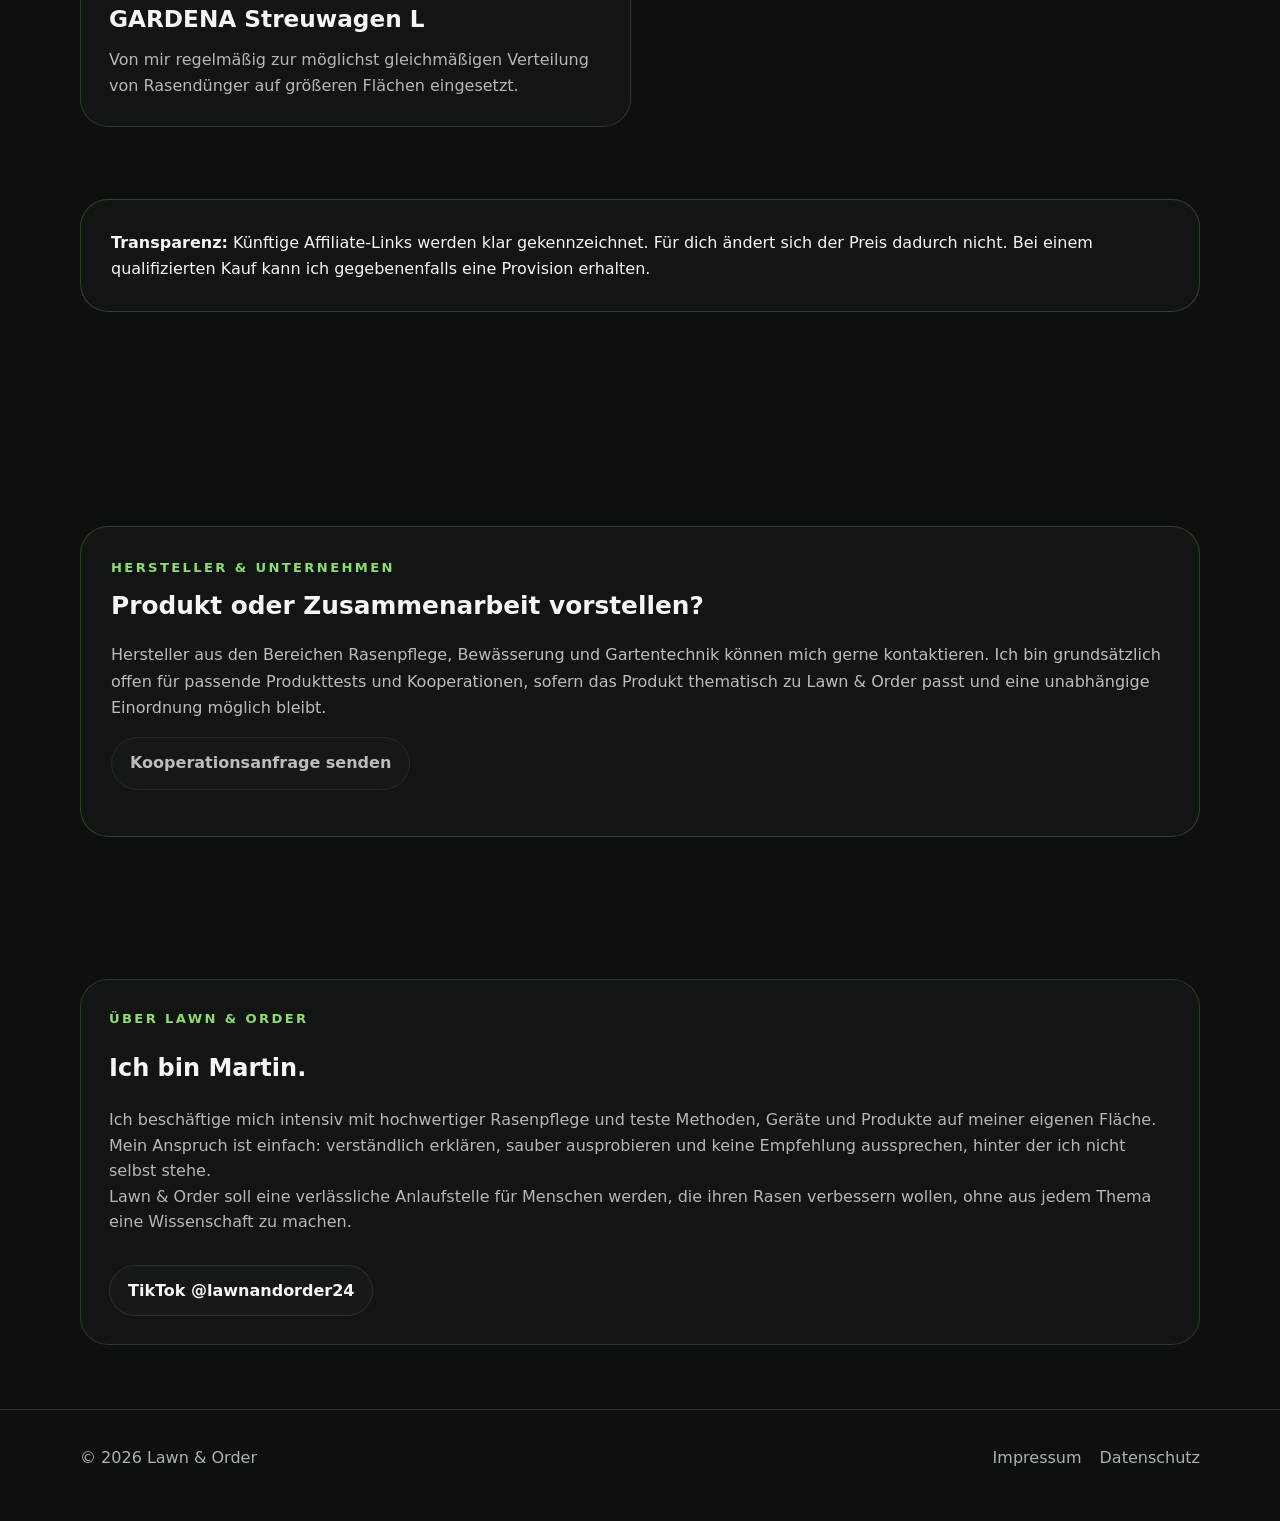
==== commit bb30c6f3: "Update content and links in index.html" ====
--- a/index.html
+++ b/index.html
@@ -239,42 +239,48 @@
 
           <p>
             Stickstoff, Phosphor und Kalium verständlich erklärt.
-            Dazu Düngezeitpunkte, Langzeitwirkung, Qualitätsunterschiede
-            und die Frage, welchen Düngeeffekt Mulchen tatsächlich hat.
+            Dazu Düngezeitpunkte, Langzeitwirkung, Unterschiede zwischen
+            günstigen und hochwertigen Düngern und die Frage, ob Mulchen
+            Dünger ersetzen kann.
           </p>
 
         </a>
 
 
         <a class="guide-card"
-           href="richtige-saatgutmischung.html">
+           href="rasensaat-verstehen.html">
 
           <span class="guide-label">Saat & Nachsaat</span>
 
           <h3>Die richtige Saatgutmischung</h3>
 
           <p>
-            Qualitätsunterschiede bei Rasensaat, wichtige Grasarten und
-            Sorten, RSM, Standortwahl und die Frage, welche Mischung zu
-            Sonne, Schatten, Trockenheit und Belastung passt.
-          </p>
-
-        </a>
-
-
-        <div class="guide-card">
-          <span class="guide-label">Probleme</span>
-
-          <h3>Krankheiten, Pilze & Unkraut</h3>
-
-          <p>
-            Rotspitzigkeit, Schneeschimmel, Hexenringe, Moos,
-            typische Unkräuter und andere Probleme richtig einordnen.
-          </p>
-        </div>
-
-
-        <div class="guide-card">
+            Grasarten, Rasensorten, Saatgutqualität, RSM,
+            Konkurrenzfähigkeit und die Frage, welche Mischung zu
+            Standort, Nutzung und Pflegeanspruch passt.
+          </p>
+
+        </a>
+
+
+        <a class="guide-card"
+           href="rasenprobleme-erkennen.html">
+
+          <span class="guide-label">Probleme & Diagnose</span>
+
+          <h3>Probleme im Rasen erkennen</h3>
+
+          <p>
+            Krankheiten, Pilze, Unkräuter, Ungräser und typische
+            Schadstellen wie Trockenheit, Tierurin oder Düngerschäden
+            richtig unterscheiden und gezielt einordnen.
+          </p>
+
+        </a>
+
+
+        <div class="guide-card">
+
           <span class="guide-label">Boden & Pflege</span>
 
           <h3>Rasen verbessern</h3>
@@ -283,6 +289,7 @@
             Vertikutieren, Lüften, Aerifizieren, Sanden und
             Bodenverbesserung: Was davon wann tatsächlich sinnvoll ist.
           </p>
+
         </div>
 
       </div>
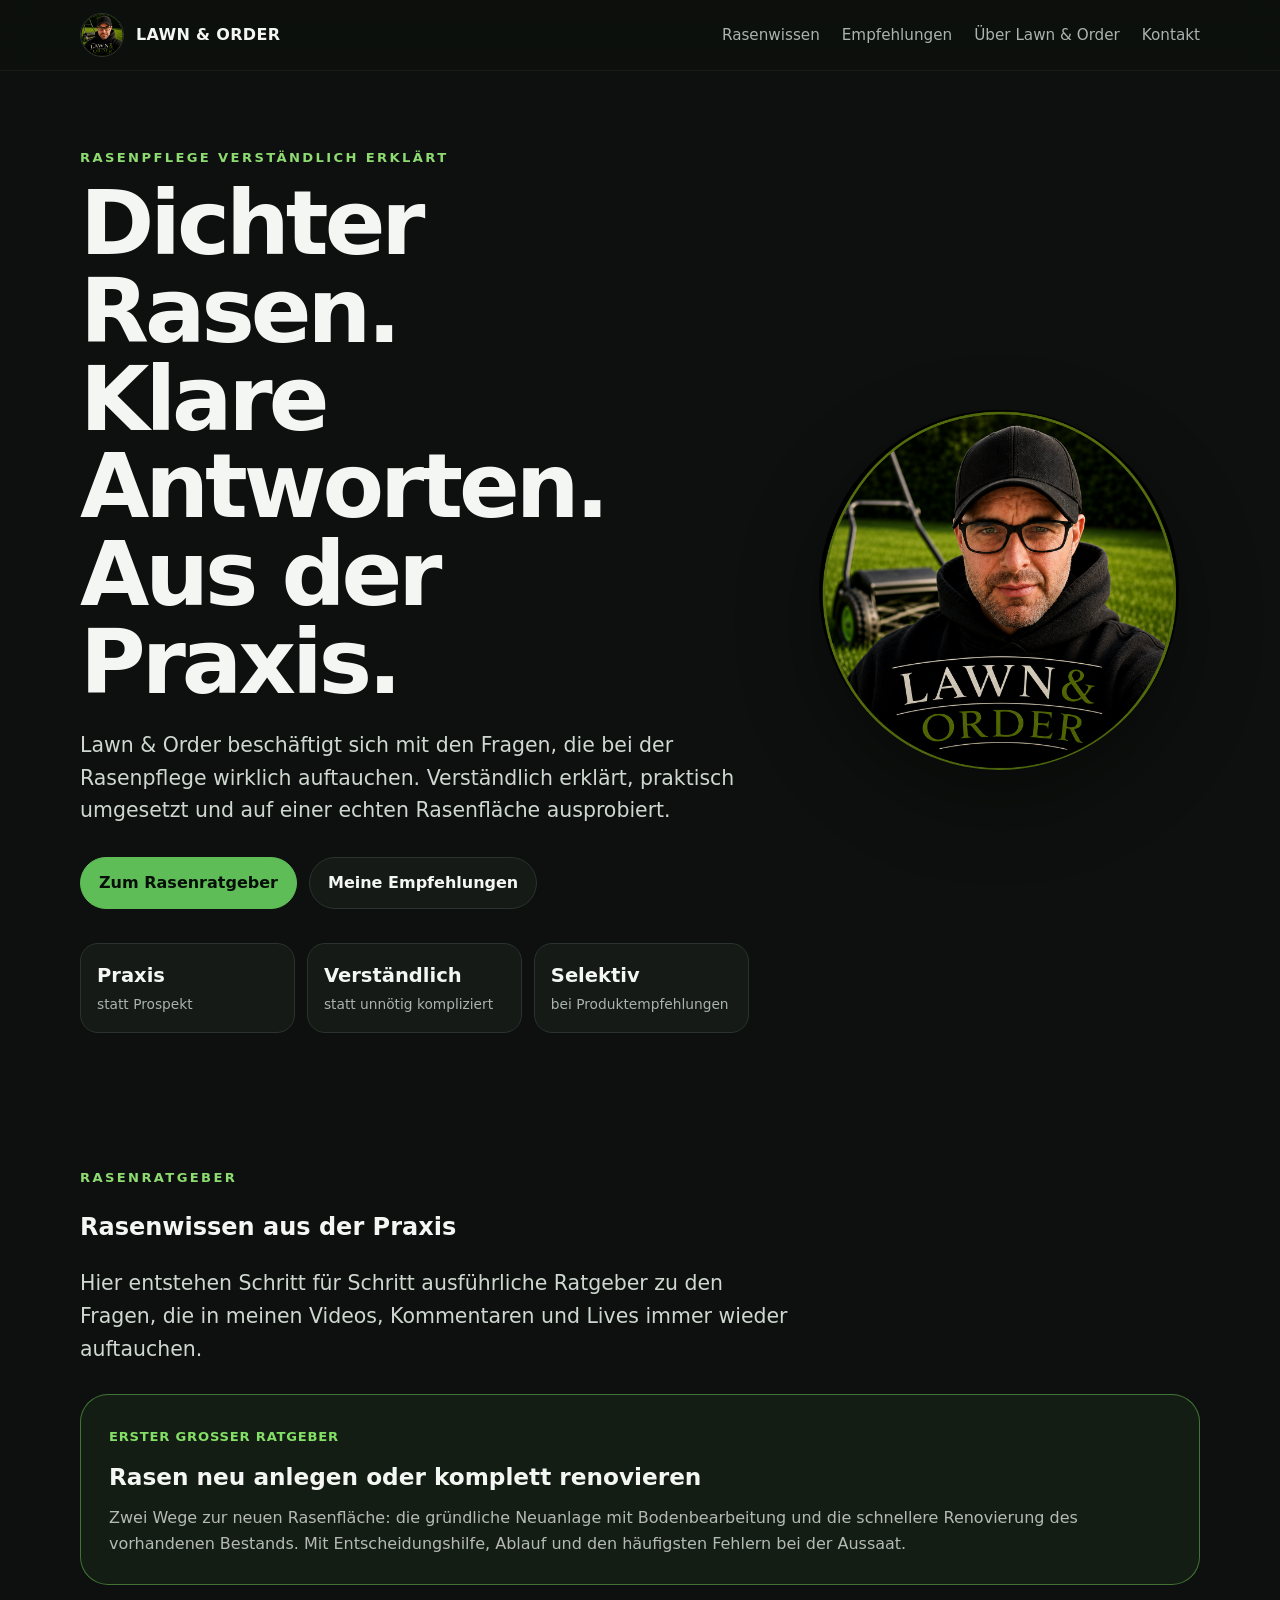
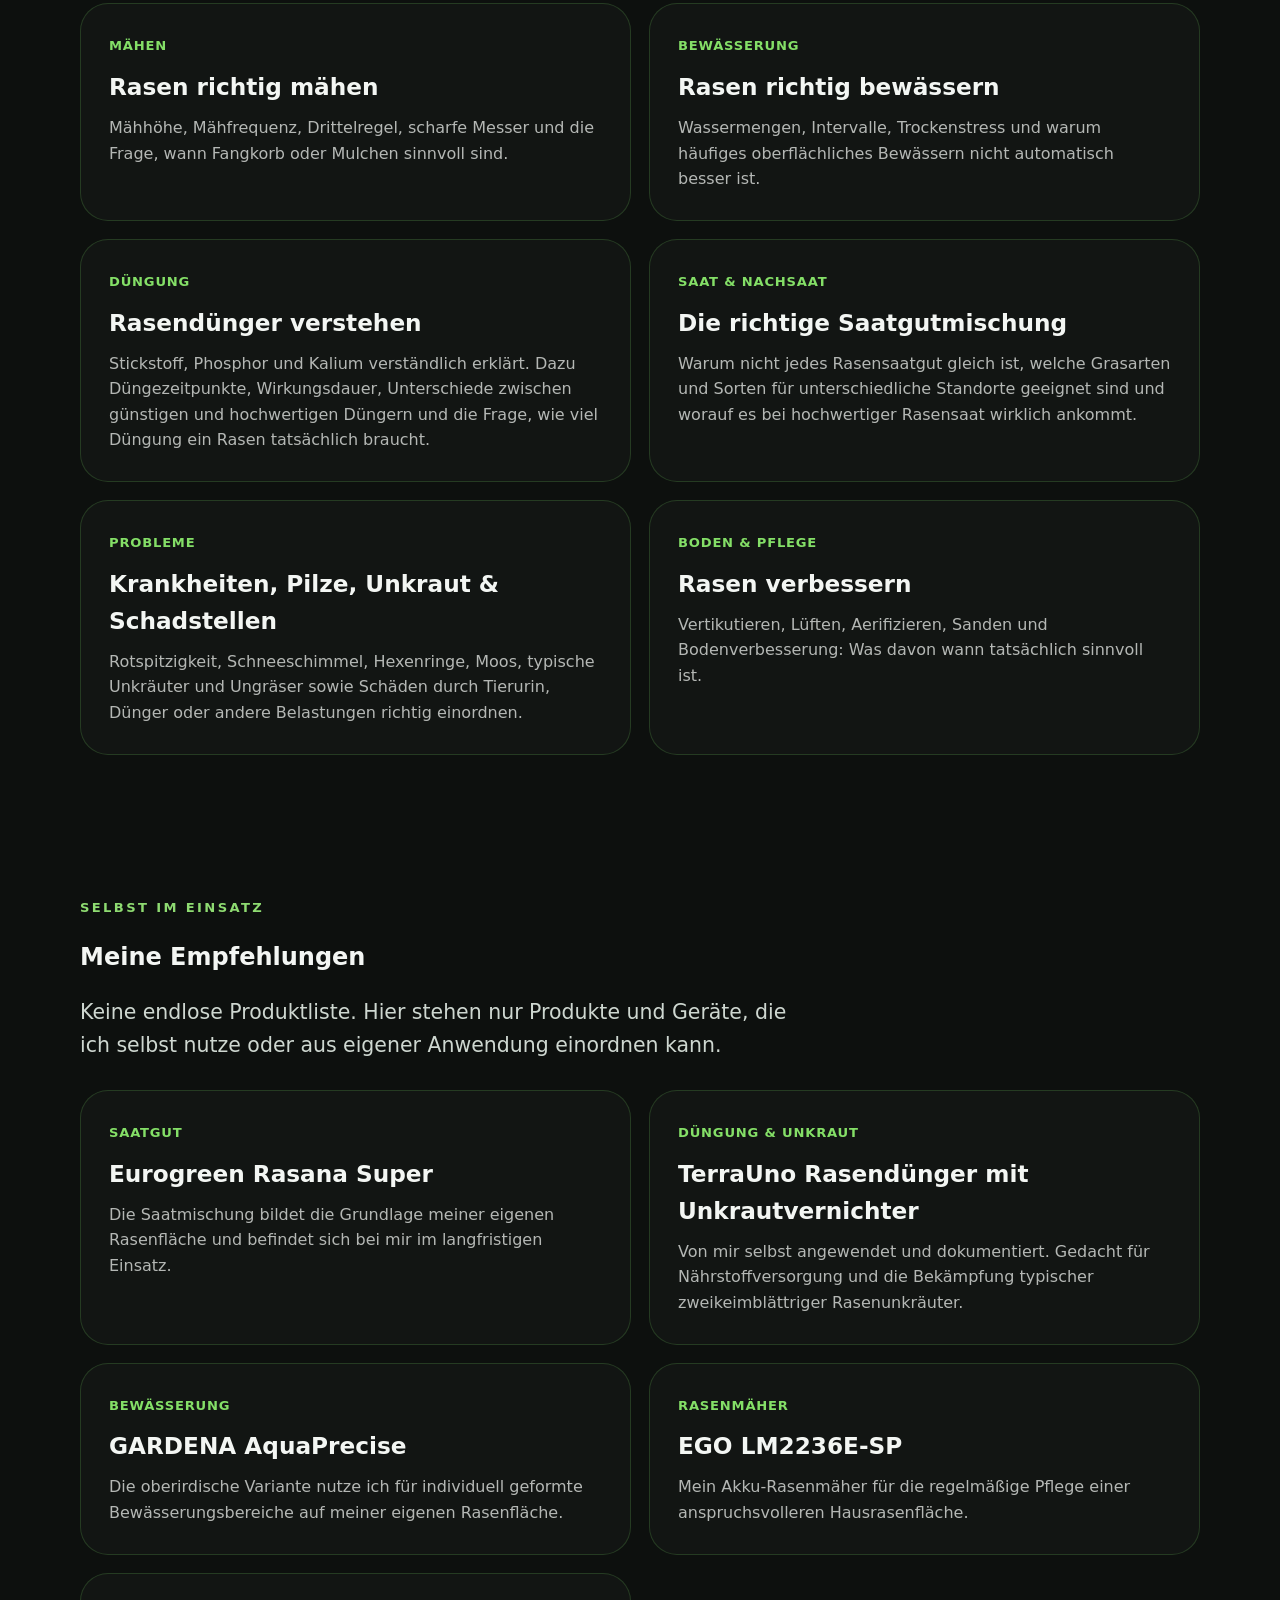
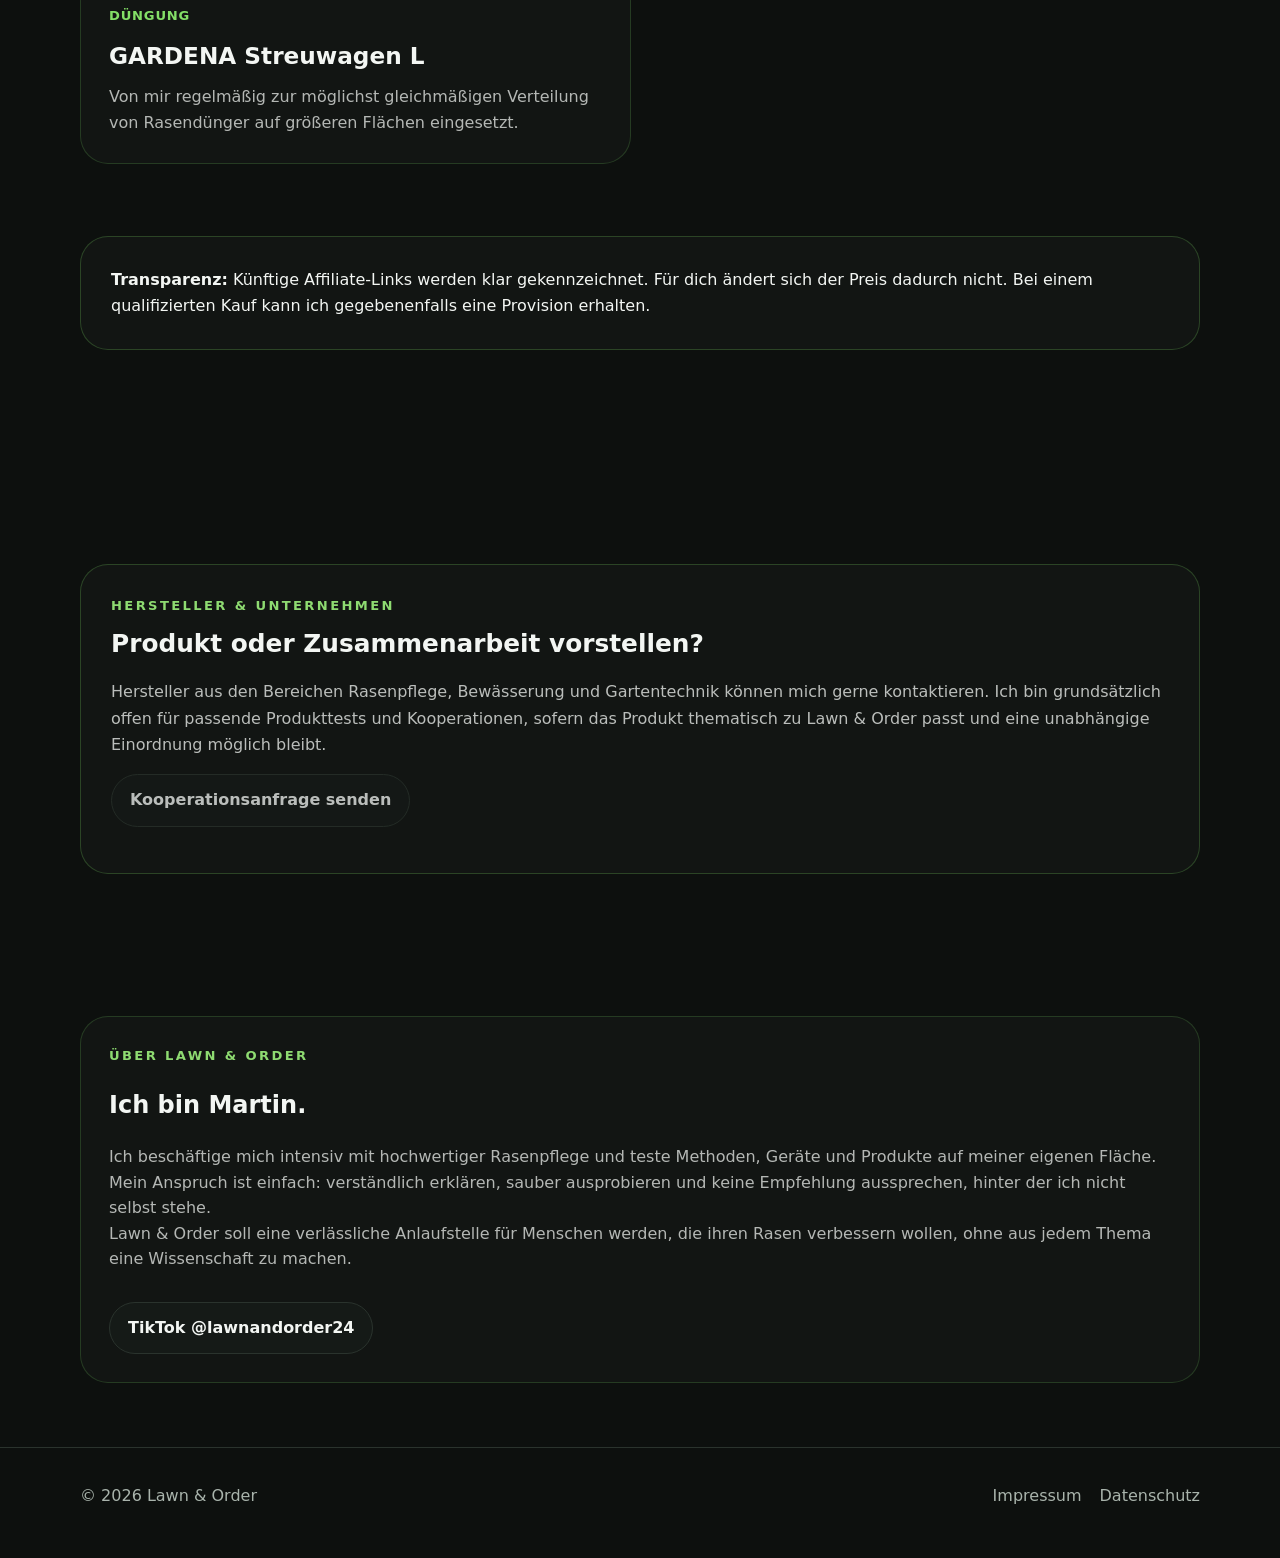
==== commit 59644f2c: "Update index.html" ====
--- a/index.html
+++ b/index.html
@@ -183,6 +183,7 @@
 
       <div class="guide-grid">
 
+        <!-- NEUANLAGE -->
         <a class="guide-card primary-guide"
            href="rasen-neu-anlegen.html">
 
@@ -200,6 +201,7 @@
         </a>
 
 
+        <!-- MÄHEN -->
         <a class="guide-card"
            href="rasen-richtig-maehen.html">
 
@@ -215,6 +217,7 @@
         </a>
 
 
+        <!-- BEWÄSSERUNG -->
         <a class="guide-card"
            href="rasen-richtig-bewaessern.html">
 
@@ -230,6 +233,7 @@
         </a>
 
 
+        <!-- DÜNGUNG -->
         <a class="guide-card"
            href="rasenduenger-verstehen.html">
 
@@ -239,46 +243,49 @@
 
           <p>
             Stickstoff, Phosphor und Kalium verständlich erklärt.
-            Dazu Düngezeitpunkte, Langzeitwirkung, Unterschiede zwischen
-            günstigen und hochwertigen Düngern und die Frage, ob Mulchen
-            Dünger ersetzen kann.
+            Dazu Düngezeitpunkte, Wirkungsdauer, Unterschiede zwischen
+            günstigen und hochwertigen Düngern und die Frage, wie viel
+            Düngung ein Rasen tatsächlich braucht.
           </p>
 
         </a>
 
 
+        <!-- SAATGUT -->
         <a class="guide-card"
-           href="rasensaat-verstehen.html">
+           href="richtige-saatgutmischung.html">
 
           <span class="guide-label">Saat & Nachsaat</span>
 
           <h3>Die richtige Saatgutmischung</h3>
 
           <p>
-            Grasarten, Rasensorten, Saatgutqualität, RSM,
-            Konkurrenzfähigkeit und die Frage, welche Mischung zu
-            Standort, Nutzung und Pflegeanspruch passt.
+            Warum nicht jedes Rasensaatgut gleich ist, welche Grasarten
+            und Sorten für unterschiedliche Standorte geeignet sind und
+            worauf es bei hochwertiger Rasensaat wirklich ankommt.
           </p>
 
         </a>
 
 
+        <!-- RASENPROBLEME -->
         <a class="guide-card"
            href="rasenprobleme-erkennen.html">
 
-          <span class="guide-label">Probleme & Diagnose</span>
-
-          <h3>Probleme im Rasen erkennen</h3>
-
-          <p>
-            Krankheiten, Pilze, Unkräuter, Ungräser und typische
-            Schadstellen wie Trockenheit, Tierurin oder Düngerschäden
-            richtig unterscheiden und gezielt einordnen.
+          <span class="guide-label">Probleme</span>
+
+          <h3>Krankheiten, Pilze, Unkraut & Schadstellen</h3>
+
+          <p>
+            Rotspitzigkeit, Schneeschimmel, Hexenringe, Moos,
+            typische Unkräuter und Ungräser sowie Schäden durch
+            Tierurin, Dünger oder andere Belastungen richtig einordnen.
           </p>
 
         </a>
 
 
+        <!-- BODEN & PFLEGE: NOCH NICHT VERLINKT -->
         <div class="guide-card">
 
           <span class="guide-label">Boden & Pflege</span>
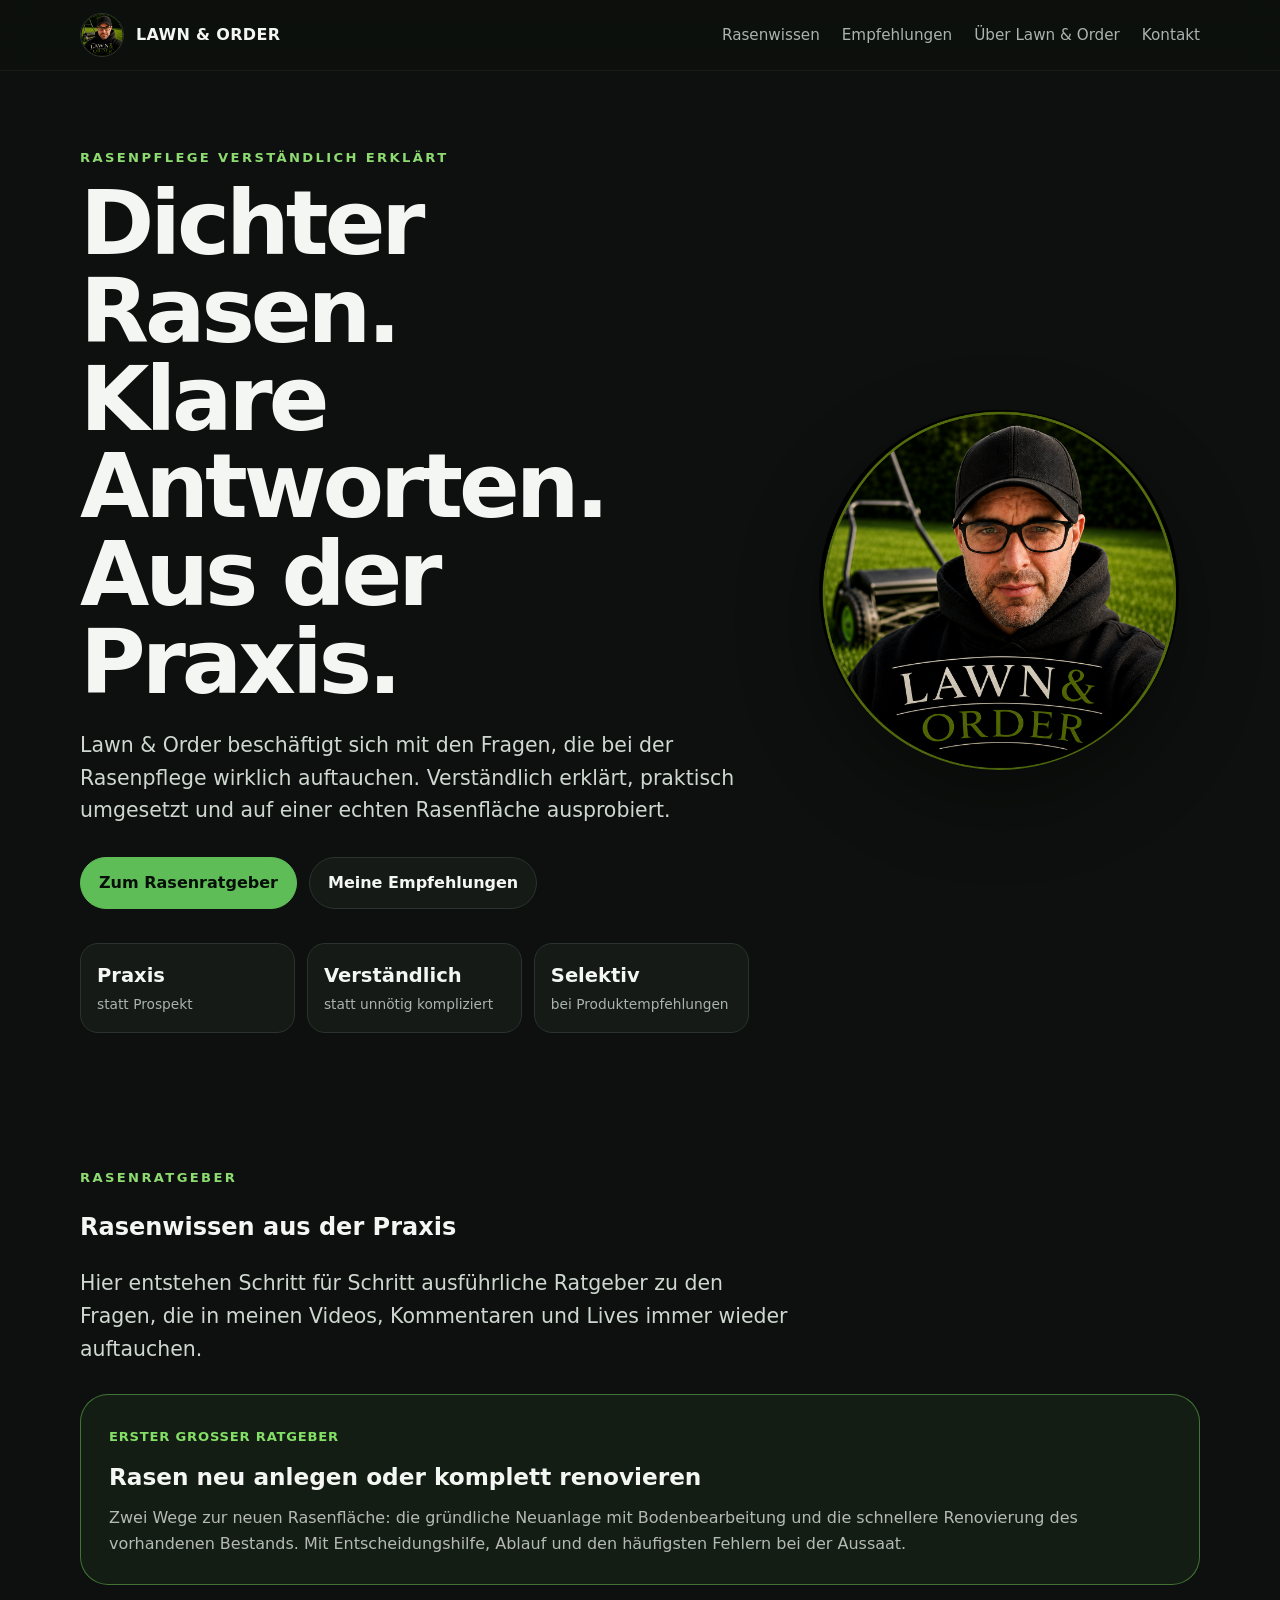
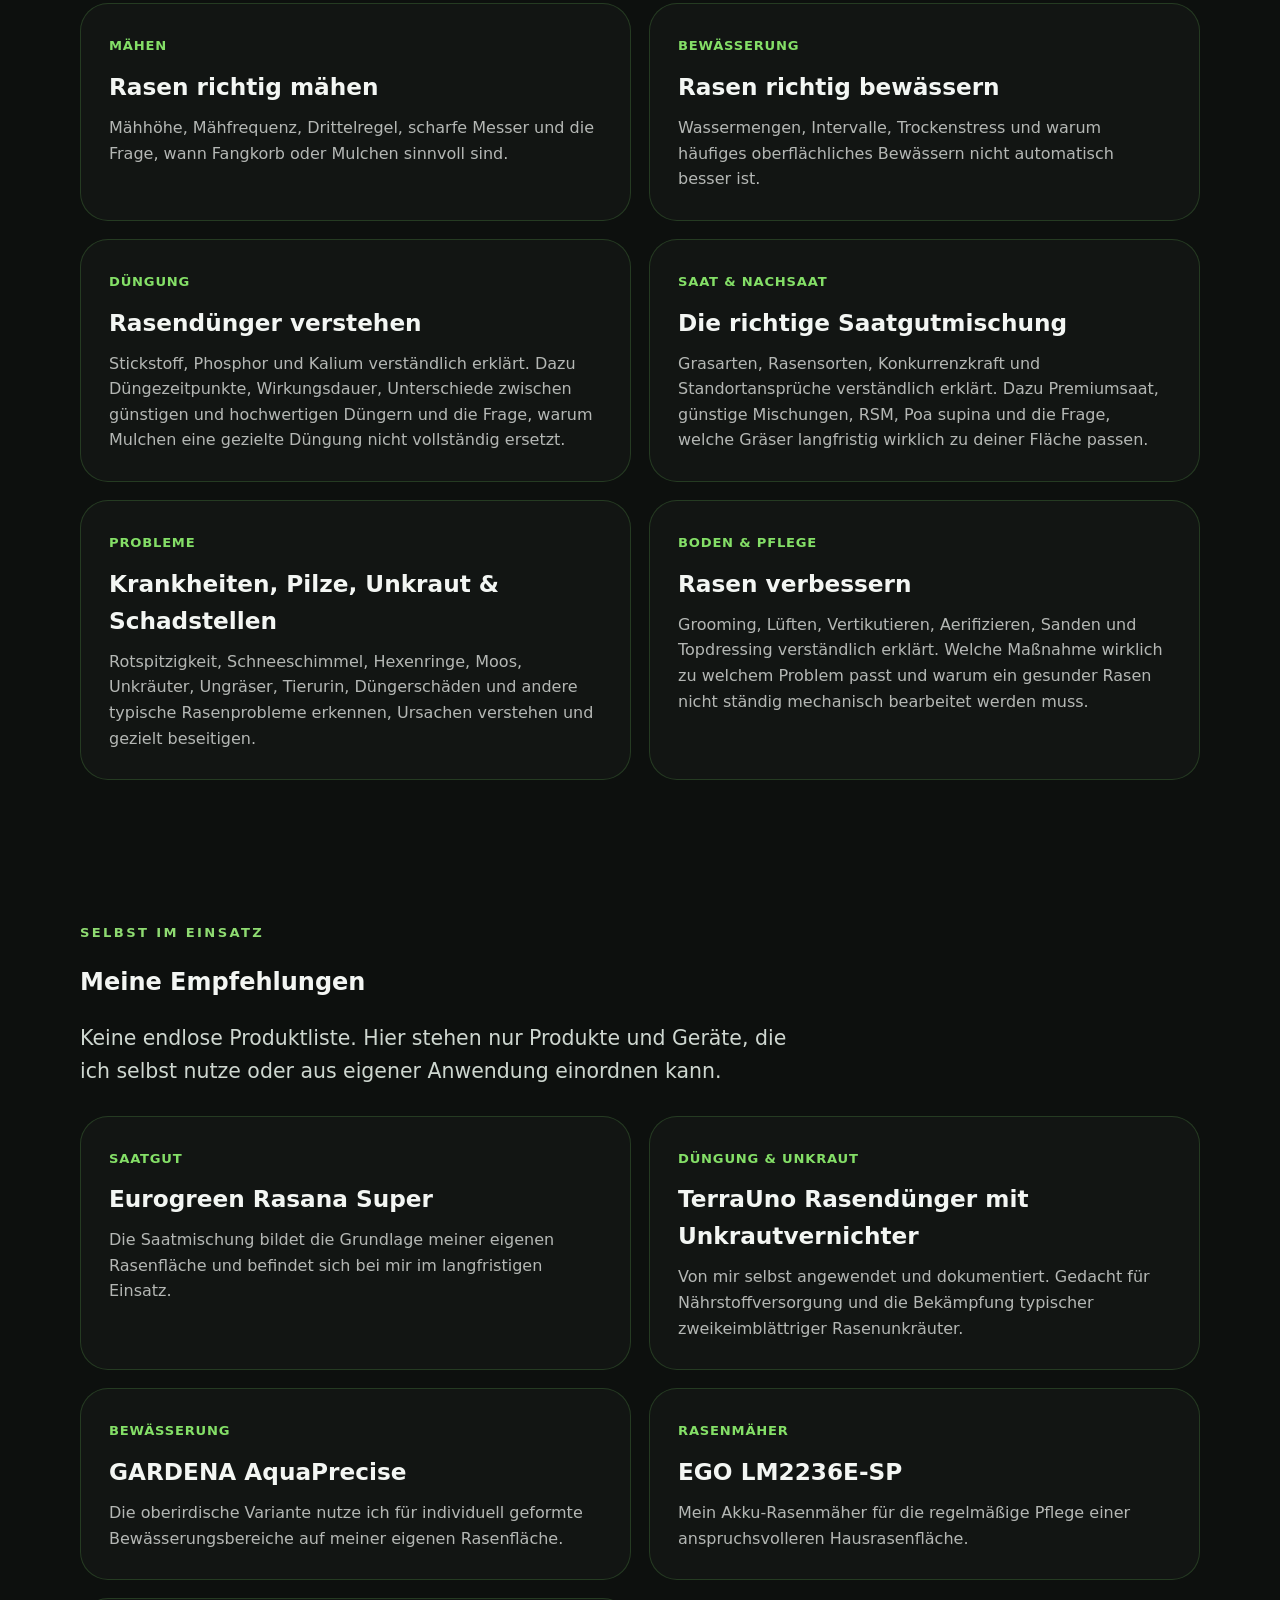
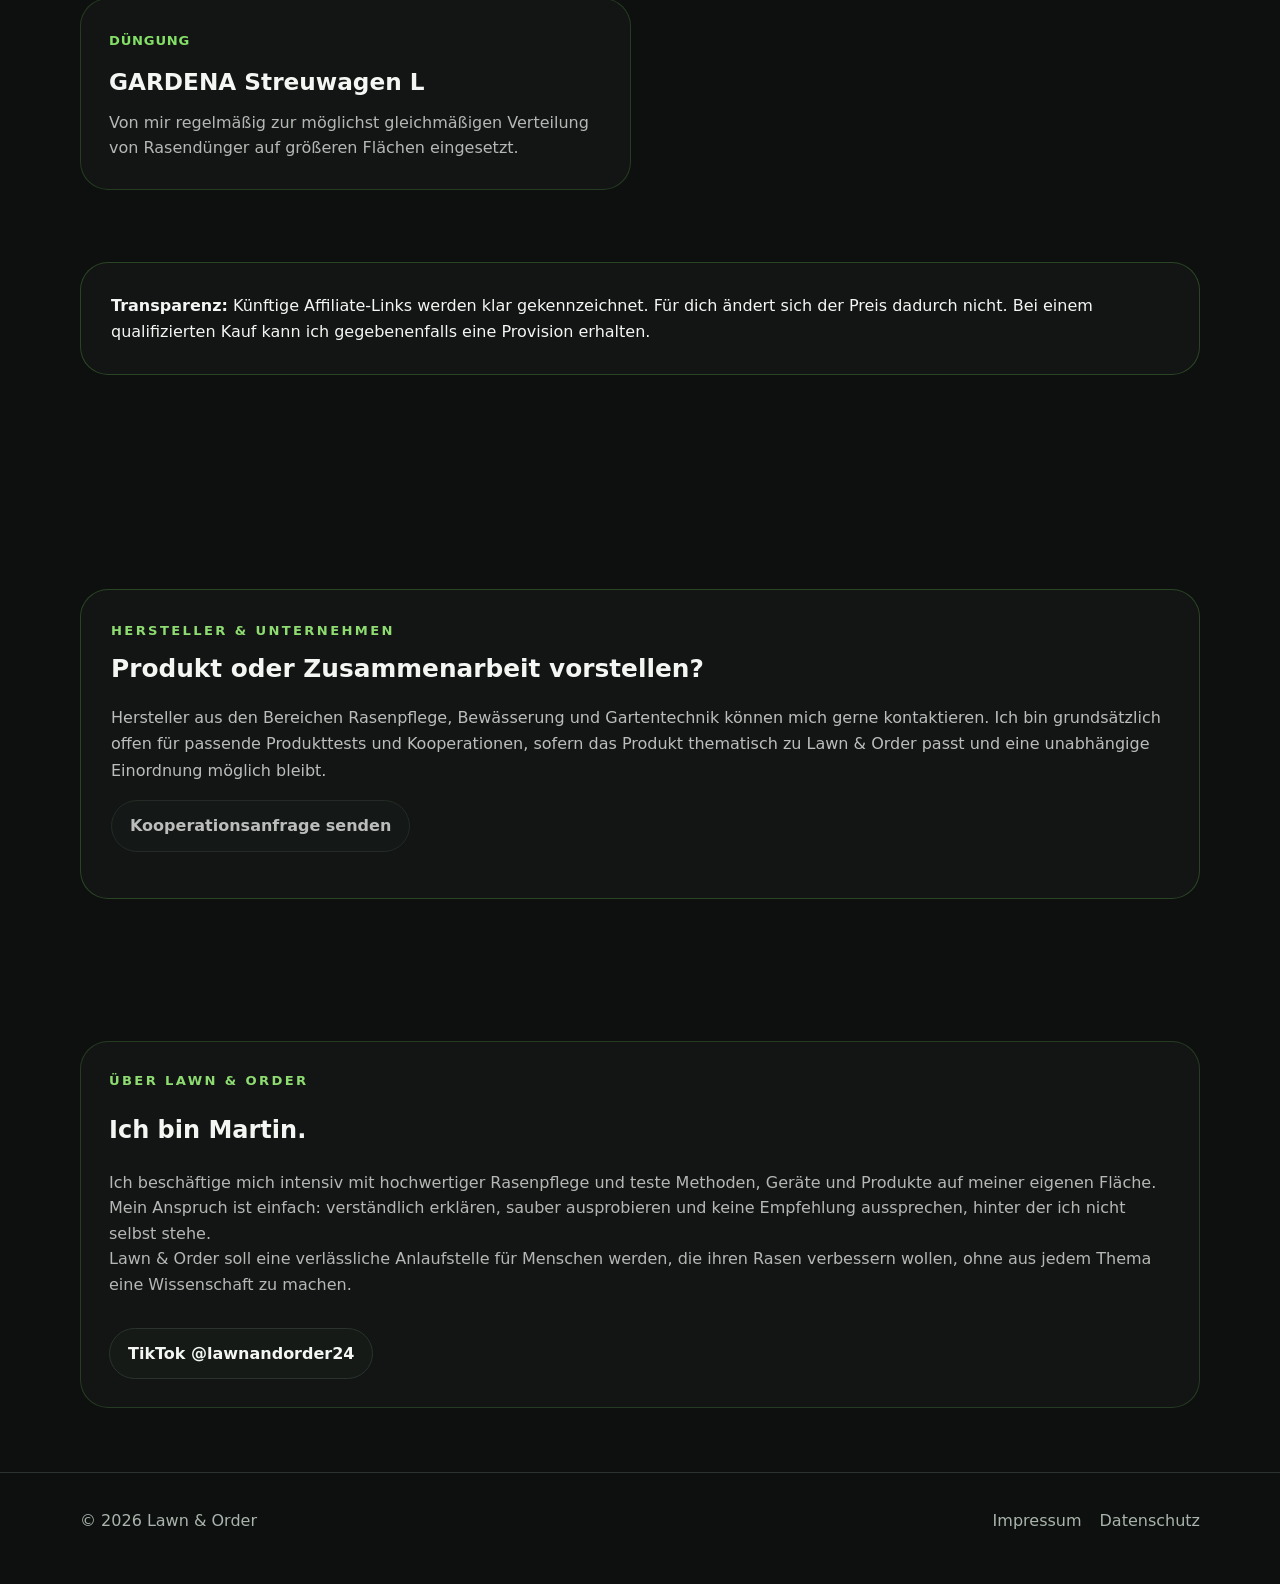
==== commit 825ed9a8: "Update index.html" ====
--- a/index.html
+++ b/index.html
@@ -183,7 +183,6 @@
 
       <div class="guide-grid">
 
-        <!-- NEUANLAGE -->
         <a class="guide-card primary-guide"
            href="rasen-neu-anlegen.html">
 
@@ -201,7 +200,6 @@
         </a>
 
 
-        <!-- MÄHEN -->
         <a class="guide-card"
            href="rasen-richtig-maehen.html">
 
@@ -217,7 +215,6 @@
         </a>
 
 
-        <!-- BEWÄSSERUNG -->
         <a class="guide-card"
            href="rasen-richtig-bewaessern.html">
 
@@ -233,7 +230,6 @@
         </a>
 
 
-        <!-- DÜNGUNG -->
         <a class="guide-card"
            href="rasenduenger-verstehen.html">
 
@@ -244,60 +240,62 @@
           <p>
             Stickstoff, Phosphor und Kalium verständlich erklärt.
             Dazu Düngezeitpunkte, Wirkungsdauer, Unterschiede zwischen
-            günstigen und hochwertigen Düngern und die Frage, wie viel
-            Düngung ein Rasen tatsächlich braucht.
-          </p>
-
-        </a>
-
-
-        <!-- SAATGUT -->
+            günstigen und hochwertigen Düngern und die Frage, warum
+            Mulchen eine gezielte Düngung nicht vollständig ersetzt.
+          </p>
+
+        </a>
+
+
         <a class="guide-card"
-           href="richtige-saatgutmischung.html">
+           href="rasensaat-verstehen.html">
 
           <span class="guide-label">Saat & Nachsaat</span>
 
           <h3>Die richtige Saatgutmischung</h3>
 
           <p>
-            Warum nicht jedes Rasensaatgut gleich ist, welche Grasarten
-            und Sorten für unterschiedliche Standorte geeignet sind und
-            worauf es bei hochwertiger Rasensaat wirklich ankommt.
-          </p>
-
-        </a>
-
-
-        <!-- RASENPROBLEME -->
+            Grasarten, Rasensorten, Konkurrenzkraft und Standortansprüche
+            verständlich erklärt. Dazu Premiumsaat, günstige Mischungen,
+            RSM, Poa supina und die Frage, welche Gräser langfristig
+            wirklich zu deiner Fläche passen.
+          </p>
+
+        </a>
+
+
         <a class="guide-card"
-           href="rasenprobleme-erkennen.html">
+           href="rasenprobleme.html">
 
           <span class="guide-label">Probleme</span>
 
           <h3>Krankheiten, Pilze, Unkraut & Schadstellen</h3>
 
           <p>
-            Rotspitzigkeit, Schneeschimmel, Hexenringe, Moos,
-            typische Unkräuter und Ungräser sowie Schäden durch
-            Tierurin, Dünger oder andere Belastungen richtig einordnen.
-          </p>
-
-        </a>
-
-
-        <!-- BODEN & PFLEGE: NOCH NICHT VERLINKT -->
-        <div class="guide-card">
+            Rotspitzigkeit, Schneeschimmel, Hexenringe, Moos, Unkräuter,
+            Ungräser, Tierurin, Düngerschäden und andere typische
+            Rasenprobleme erkennen, Ursachen verstehen und gezielt
+            beseitigen.
+          </p>
+
+        </a>
+
+
+        <a class="guide-card"
+           href="rasen-verbessern.html">
 
           <span class="guide-label">Boden & Pflege</span>
 
           <h3>Rasen verbessern</h3>
 
           <p>
-            Vertikutieren, Lüften, Aerifizieren, Sanden und
-            Bodenverbesserung: Was davon wann tatsächlich sinnvoll ist.
-          </p>
-
-        </div>
+            Grooming, Lüften, Vertikutieren, Aerifizieren, Sanden und
+            Topdressing verständlich erklärt. Welche Maßnahme wirklich
+            zu welchem Problem passt und warum ein gesunder Rasen nicht
+            ständig mechanisch bearbeitet werden muss.
+          </p>
+
+        </a>
 
       </div>
     </div>
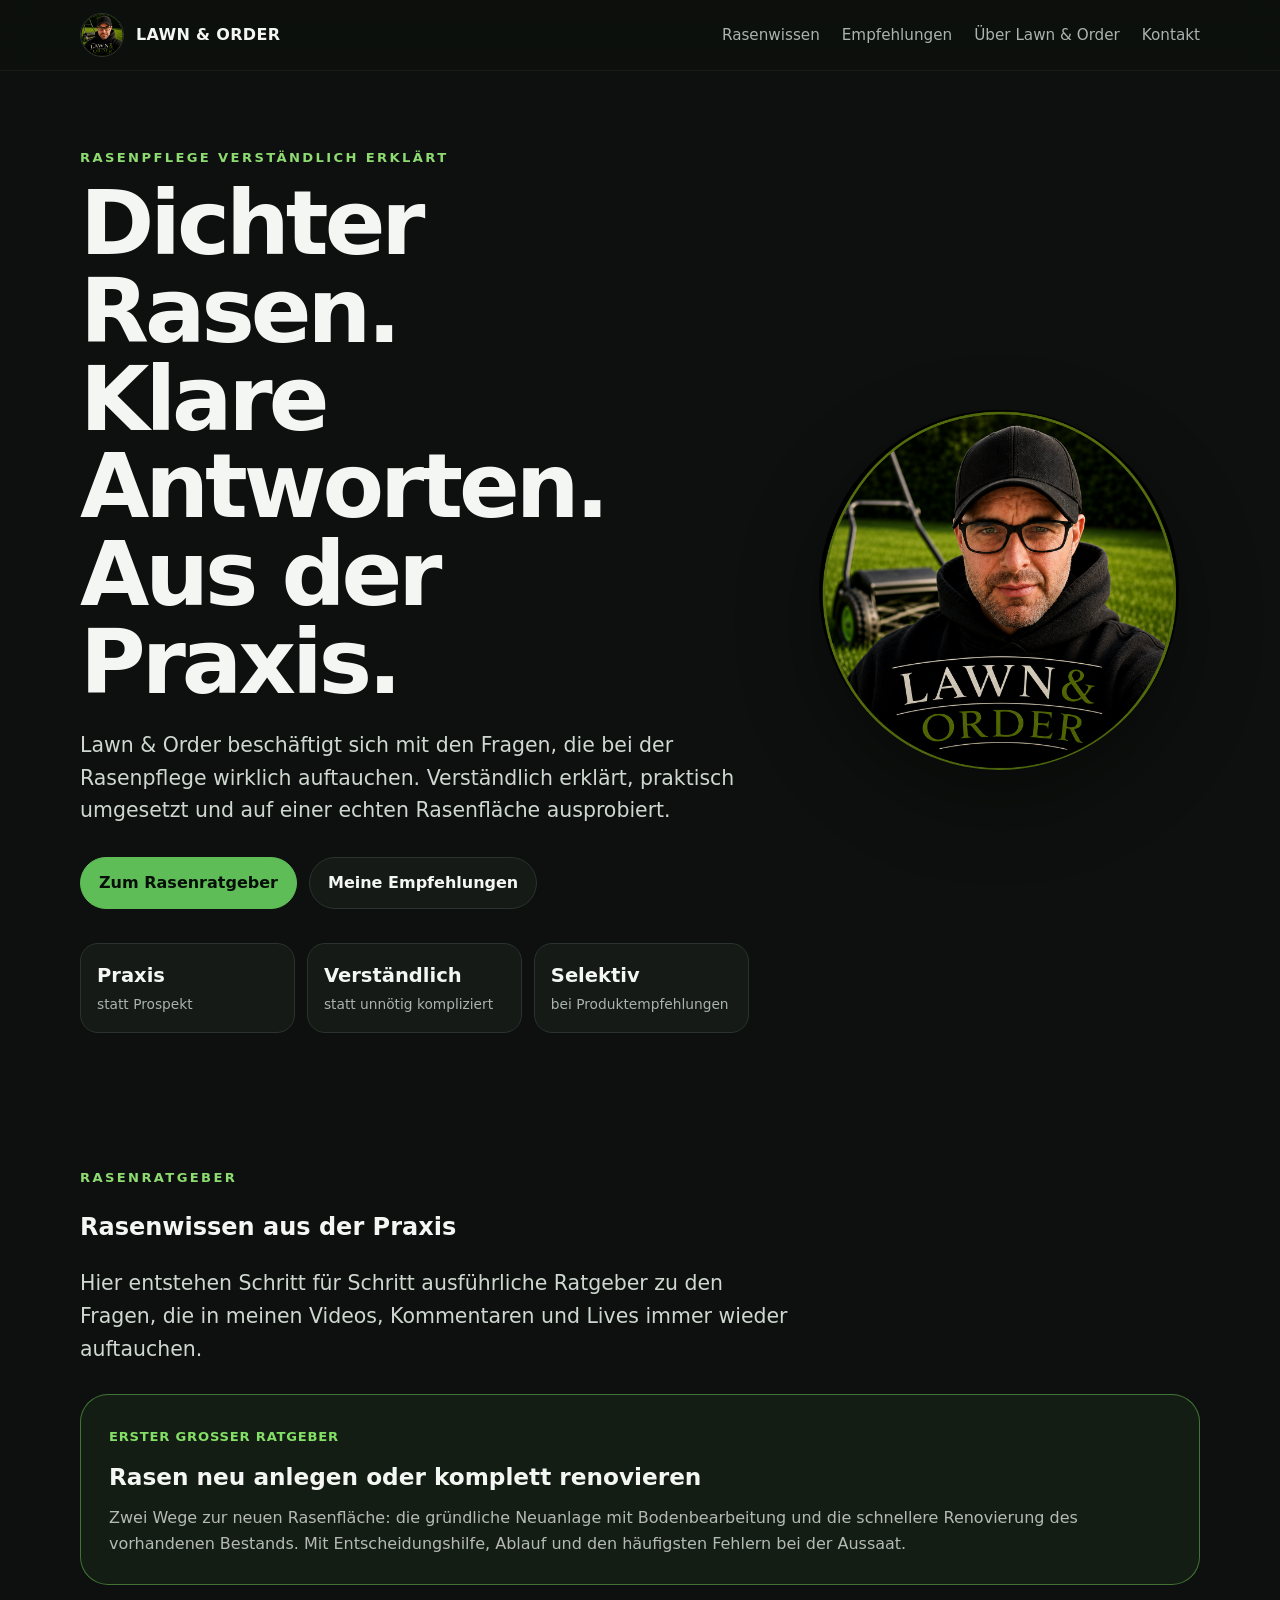
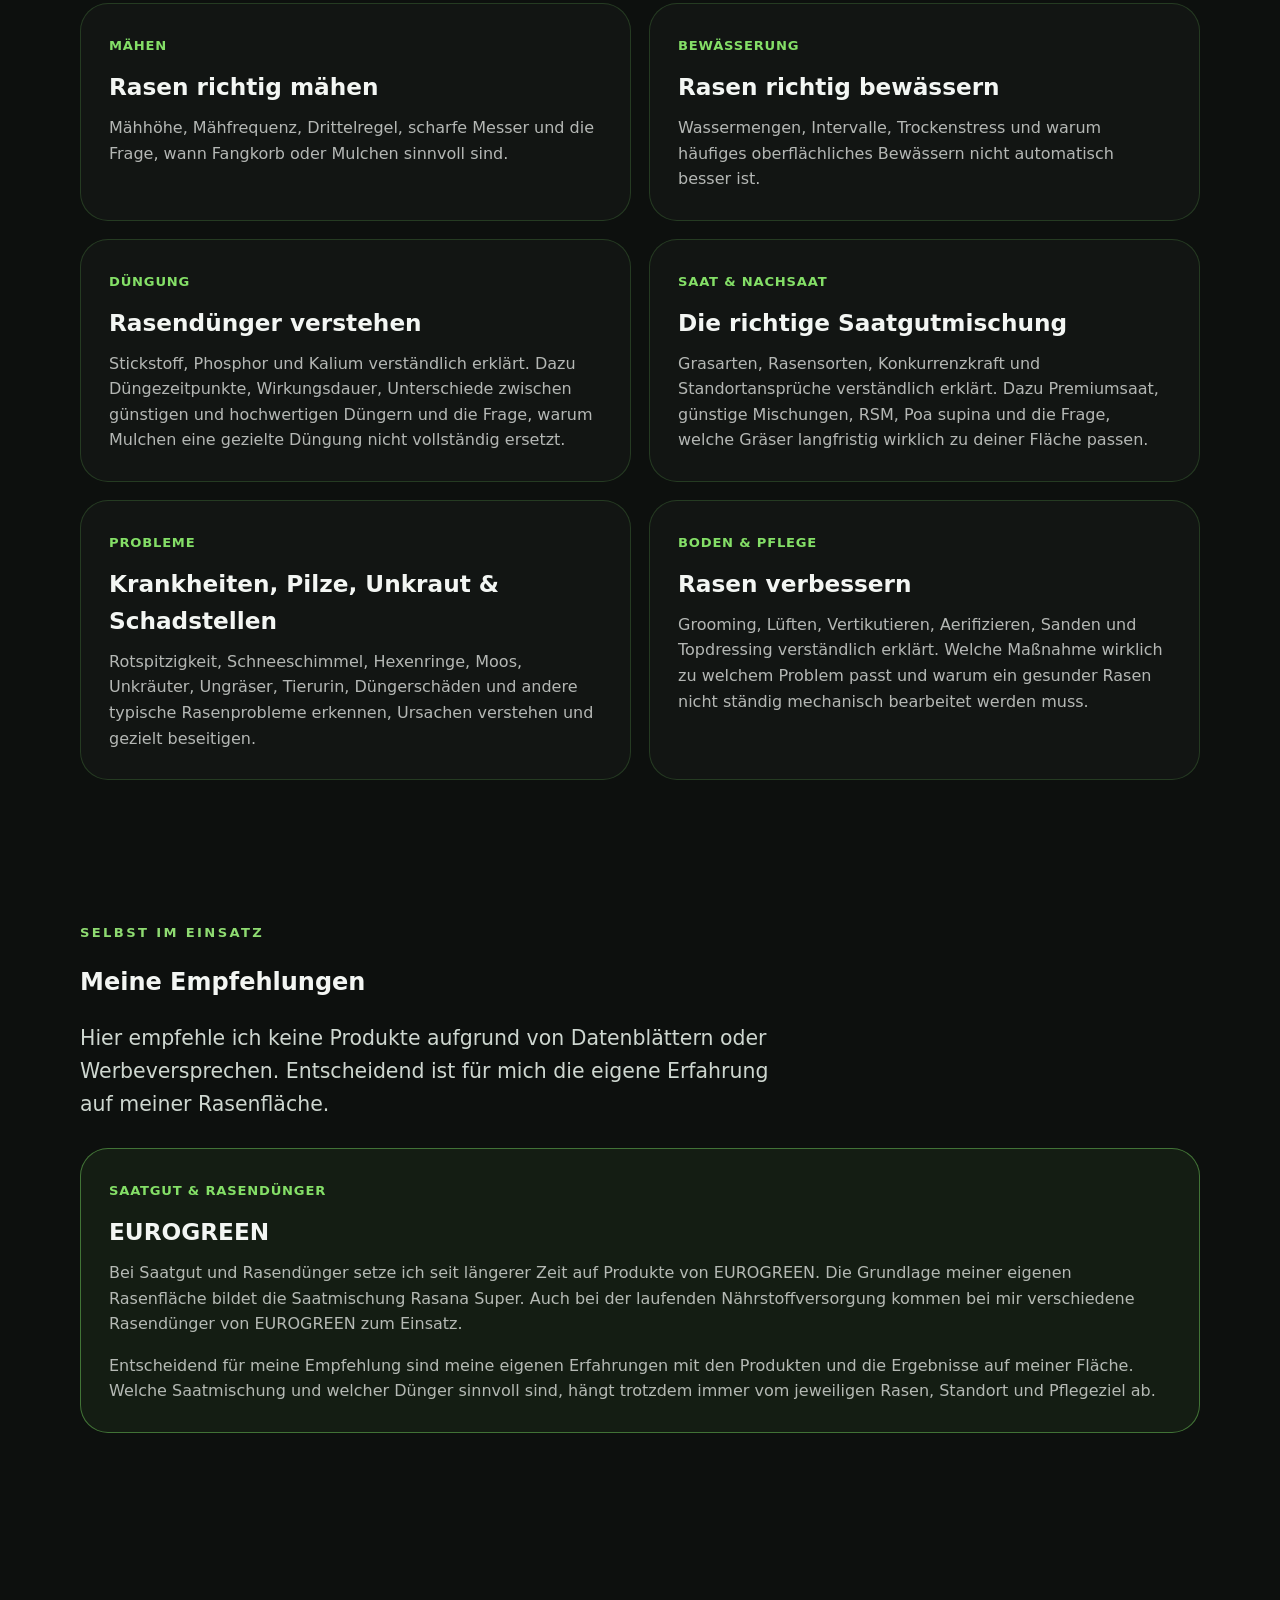
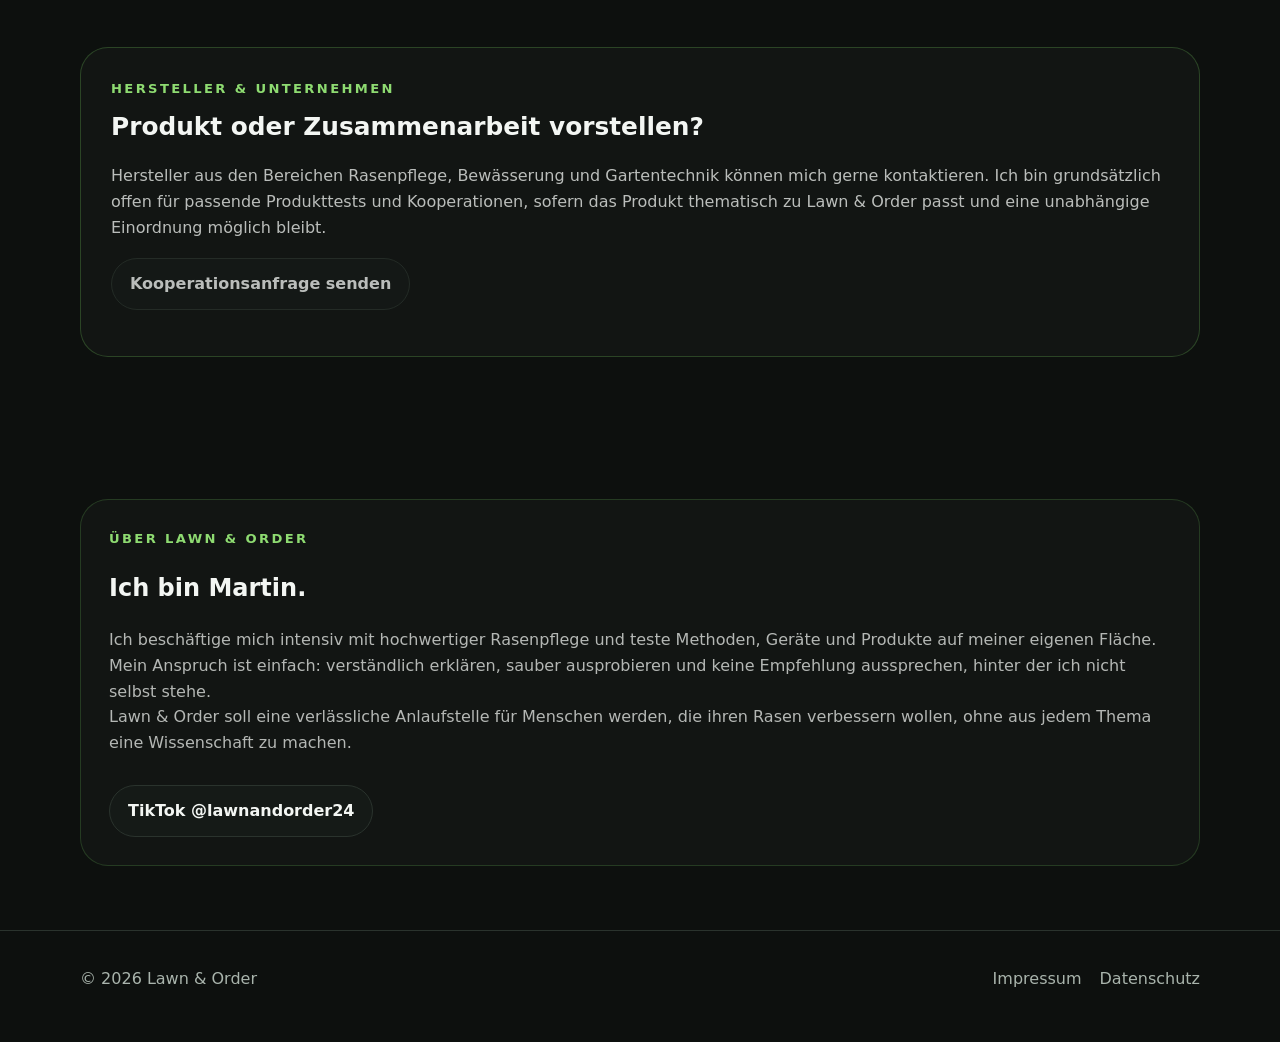
==== commit 450eb360: "Update index.html" ====
--- a/index.html
+++ b/index.html
@@ -310,82 +310,38 @@
       <h2>Meine Empfehlungen</h2>
 
       <p class="lead">
-        Keine endlose Produktliste. Hier stehen nur Produkte und Geräte,
-        die ich selbst nutze oder aus eigener Anwendung einordnen kann.
+        Hier empfehle ich keine Produkte aufgrund von Datenblättern
+        oder Werbeversprechen. Entscheidend ist für mich die eigene
+        Erfahrung auf meiner Rasenfläche.
       </p>
 
 
       <div class="guide-grid">
 
-        <div class="guide-card">
-          <span class="guide-label">Saatgut</span>
-
-          <h3>Eurogreen Rasana Super</h3>
-
-          <p>
-            Die Saatmischung bildet die Grundlage meiner eigenen
-            Rasenfläche und befindet sich bei mir im langfristigen Einsatz.
-          </p>
+        <div class="guide-card primary-guide">
+
+          <span class="guide-label">Saatgut & Rasendünger</span>
+
+          <h3>EUROGREEN</h3>
+
+          <p>
+            Bei Saatgut und Rasendünger setze ich seit längerer Zeit
+            auf Produkte von EUROGREEN. Die Grundlage meiner eigenen
+            Rasenfläche bildet die Saatmischung Rasana Super.
+            Auch bei der laufenden Nährstoffversorgung kommen bei mir
+            verschiedene Rasendünger von EUROGREEN zum Einsatz.
+          </p>
+
+          <p style="margin-top: 16px;">
+            Entscheidend für meine Empfehlung sind meine eigenen
+            Erfahrungen mit den Produkten und die Ergebnisse auf meiner
+            Fläche. Welche Saatmischung und welcher Dünger sinnvoll sind,
+            hängt trotzdem immer vom jeweiligen Rasen, Standort und
+            Pflegeziel ab.
+          </p>
+
         </div>
 
-
-        <div class="guide-card">
-          <span class="guide-label">Düngung & Unkraut</span>
-
-          <h3>TerraUno Rasendünger mit Unkrautvernichter</h3>
-
-          <p>
-            Von mir selbst angewendet und dokumentiert. Gedacht für
-            Nährstoffversorgung und die Bekämpfung typischer
-            zweikeimblättriger Rasenunkräuter.
-          </p>
-        </div>
-
-
-        <div class="guide-card">
-          <span class="guide-label">Bewässerung</span>
-
-          <h3>GARDENA AquaPrecise</h3>
-
-          <p>
-            Die oberirdische Variante nutze ich für individuell geformte
-            Bewässerungsbereiche auf meiner eigenen Rasenfläche.
-          </p>
-        </div>
-
-
-        <div class="guide-card">
-          <span class="guide-label">Rasenmäher</span>
-
-          <h3>EGO LM2236E-SP</h3>
-
-          <p>
-            Mein Akku-Rasenmäher für die regelmäßige Pflege einer
-            anspruchsvolleren Hausrasenfläche.
-          </p>
-        </div>
-
-
-        <div class="guide-card">
-          <span class="guide-label">Düngung</span>
-
-          <h3>GARDENA Streuwagen L</h3>
-
-          <p>
-            Von mir regelmäßig zur möglichst gleichmäßigen Verteilung
-            von Rasendünger auf größeren Flächen eingesetzt.
-          </p>
-        </div>
-
-      </div>
-
-
-      <div class="contact-strip">
-        <strong>Transparenz:</strong>
-        Künftige Affiliate-Links werden klar gekennzeichnet.
-        Für dich ändert sich der Preis dadurch nicht.
-        Bei einem qualifizierten Kauf kann ich gegebenenfalls
-        eine Provision erhalten.
       </div>
 
     </div>
